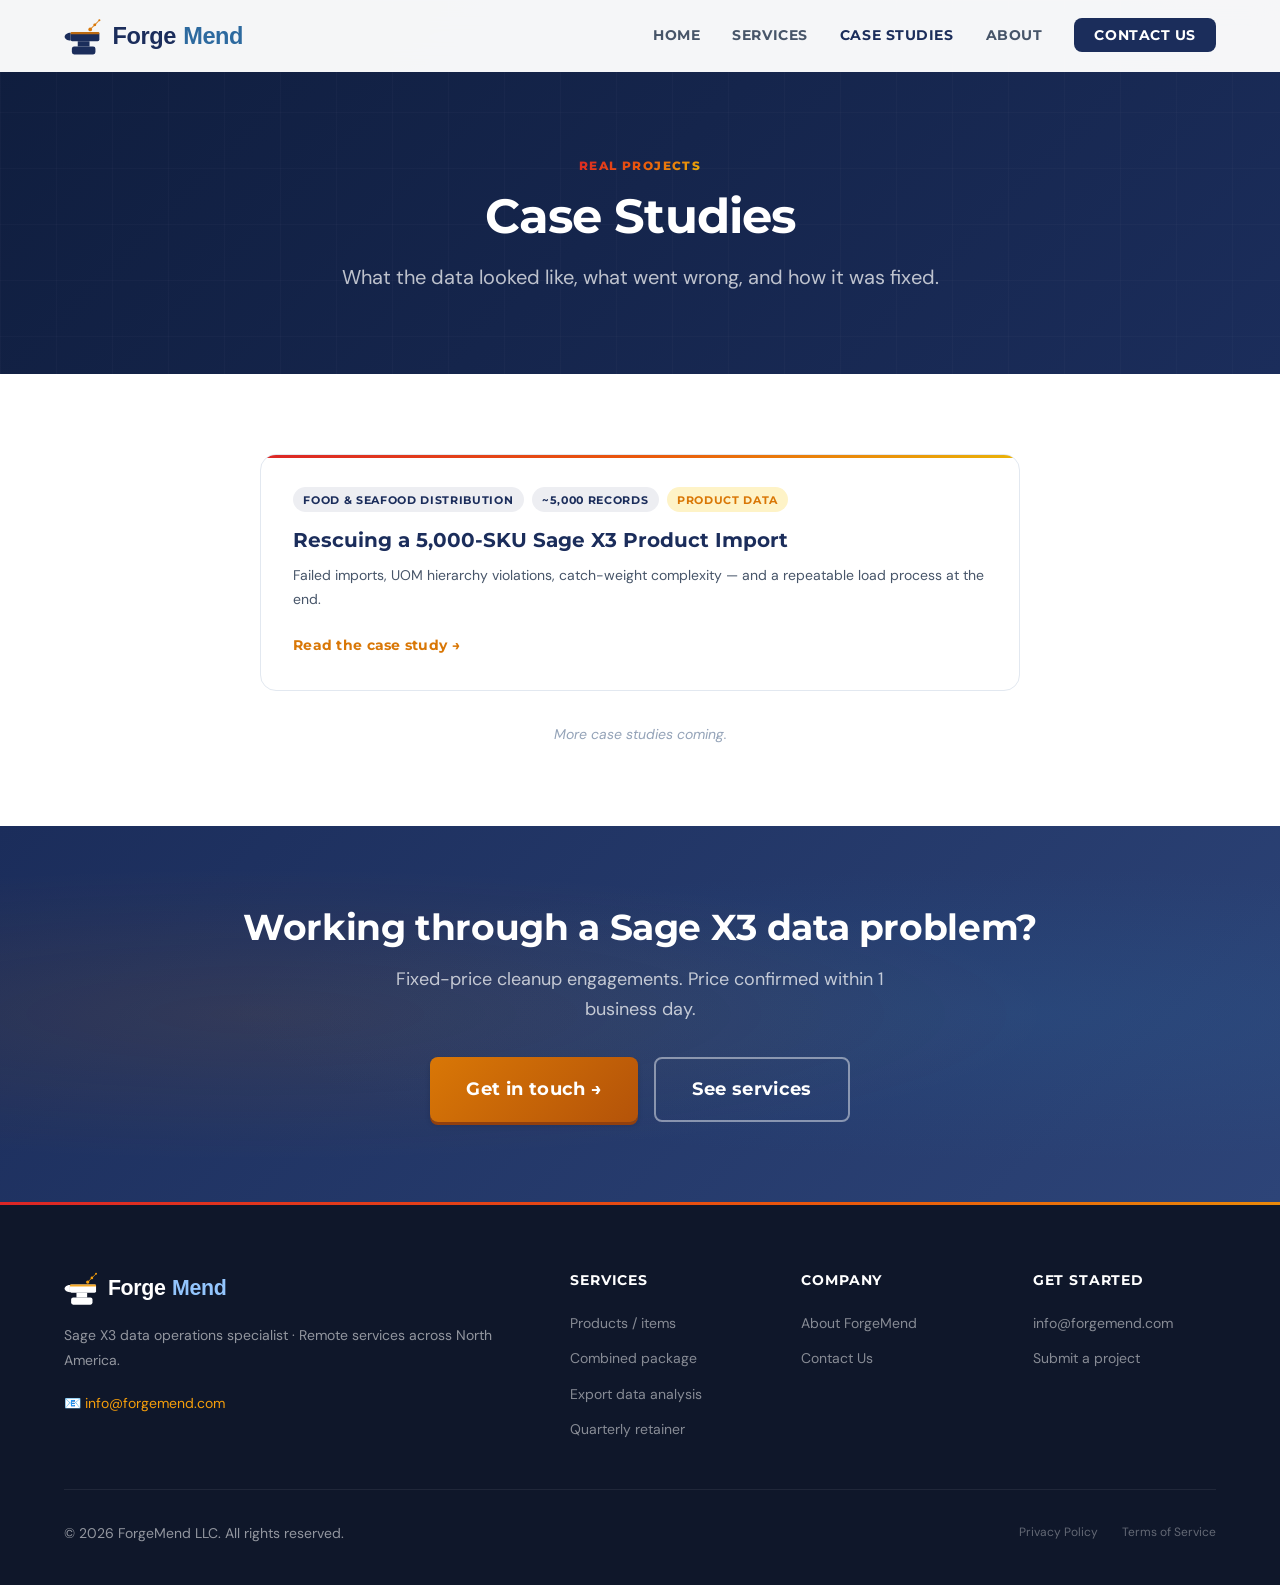
==== website/case-studies/index.html @ 8e572f08 "feat: add case studies section — Sage X3 food distributor product import - New case study page: case" ====
<!DOCTYPE html>
<html lang="en">
<head>
  <meta charset="UTF-8" />
  <meta name="viewport" content="width=device-width, initial-scale=1.0" />

  <!-- Primary SEO -->
  <title>Case Studies — Sage X3 Data Projects | ForgeMend</title>
  <meta name="description" content="Real Sage X3 data projects. What the source data looked like, what went wrong, and how it was fixed. Case studies from ForgeMend." />
  <link rel="canonical" href="https://forgemend.com/case-studies/" />

  <!-- Open Graph -->
  <meta property="og:type"        content="website" />
  <meta property="og:url"         content="https://forgemend.com/case-studies/" />
  <meta property="og:title"       content="Case Studies — Sage X3 Data Projects | ForgeMend" />
  <meta property="og:description" content="Real Sage X3 data projects. What the source data looked like, what went wrong, and how it was fixed." />

  <!-- Favicon -->
  <link rel="icon" type="image/svg+xml" href="../assets/logo/forgemend_icon_v2.svg" />

  <!-- Styles -->
  <link rel="stylesheet" href="../css/main.css" />
</head>
<body>

  <!-- ═══════════════════════════════════════════════════════════
       NAVIGATION
  ═══════════════════════════════════════════════════════════ -->
  <header>
    <nav class="nav" role="navigation" aria-label="Main navigation">
      <div class="nav-inner">
        <a href="../index.html" class="nav-logo" aria-label="ForgeMend home">
          <img src="../assets/logo/forgemend_logo_v2_dark.svg" alt="ForgeMend" class="nav-logo-img" />
        </a>

        <ul class="nav-links" role="list">
          <li><a href="../index.html"    class="nav-link">Home</a></li>
          <li><a href="../services.html" class="nav-link">Services</a></li>
          <li><a href="./"               class="nav-link active">Case Studies</a></li>
          <li><a href="../about.html"    class="nav-link">About</a></li>
          <li><a href="../contact.html"  class="nav-cta">Contact Us</a></li>
        </ul>

        <button class="nav-hamburger" aria-label="Toggle menu" aria-expanded="false" aria-controls="mobile-nav">
          <span></span><span></span><span></span>
        </button>
      </div>
    </nav>

    <nav class="nav-mobile" id="mobile-nav" role="navigation" aria-label="Mobile navigation">
      <a href="../index.html"    class="nav-link">Home</a>
      <a href="../services.html" class="nav-link">Services</a>
      <a href="./"               class="nav-link">Case Studies</a>
      <a href="../about.html"    class="nav-link">About</a>
      <a href="../contact.html"  class="nav-cta btn">Contact Us</a>
    </nav>
  </header>

  <main>

    <!-- ═══════════════════════════════════════════════════════════
         PAGE HEADER
    ═══════════════════════════════════════════════════════════ -->
    <section class="page-header" aria-label="Case studies">
      <div class="container">
        <div class="page-header-content">
          <span class="eyebrow">Real Projects</span>
          <h1>Case Studies</h1>
          <p>What the data looked like, what went wrong, and how it was fixed.</p>
        </div>
      </div>
    </section>

    <!-- ═══════════════════════════════════════════════════════════
         CASE STUDY LISTING
    ═══════════════════════════════════════════════════════════ -->
    <section class="section" aria-labelledby="cases-heading">
      <div class="container">
        <div style="max-width:760px; margin-inline:auto;">

          <a href="sage-x3-food-distributor-product-import/" class="cs-card fade-up" aria-label="Read case study: Rescuing a 5,000-SKU Sage X3 Product Import">
            <div class="cs-card-tags">
              <span class="tag tag-navy">Food &amp; seafood distribution</span>
              <span class="tag tag-navy">~5,000 records</span>
              <span class="tag tag-amber">Product data</span>
            </div>
            <h3>Rescuing a 5,000-SKU Sage X3 Product Import</h3>
            <p>Failed imports, UOM hierarchy violations, catch-weight complexity — and a repeatable load process at the end.</p>
            <span class="cs-card-link">Read the case study &rarr;</span>
          </a>

          <p class="cs-more-note">More case studies coming.</p>

        </div>
      </div>
    </section>

    <!-- ═══════════════════════════════════════════════════════════
         CTA BAND
    ═══════════════════════════════════════════════════════════ -->
    <section class="cta-band" aria-labelledby="cs-list-cta-heading">
      <div class="container">
        <div class="cta-band-inner">
          <h2 id="cs-list-cta-heading">Working through a Sage X3 data problem?</h2>
          <p>Fixed-price cleanup engagements. Price confirmed within 1 business day.</p>
          <div class="cta-band-actions">
            <a href="../contact.html" class="btn btn-primary btn-lg">Get in touch &rarr;</a>
            <a href="../services.html" class="btn btn-secondary btn-lg">See services</a>
          </div>
        </div>
      </div>
    </section>

  </main>

  <!-- ═══════════════════════════════════════════════════════════
       FOOTER
  ═══════════════════════════════════════════════════════════ -->
  <footer class="footer">
    <div class="container">
      <div class="footer-grid">
        <div class="footer-brand">
          <a href="../index.html" class="footer-logo" aria-label="ForgeMend home">
            <img src="../assets/logo/forgemend_logo_v2_white.svg" alt="ForgeMend" class="footer-logo-img" />
          </a>
          <p class="footer-tagline">Sage X3 data operations specialist · Remote services across North America.</p>
          <div class="footer-contact-links">
            <a href="mailto:info@forgemend.com" class="footer-contact-link">
              📧 info@forgemend.com
            </a>
          </div>
        </div>

        <div>
          <div class="footer-col-title">Services</div>
          <div class="footer-col-links">
            <a href="../services.html#products">Products / items</a>
            <a href="../services.html#combined">Combined package</a>
            <a href="../services.html#export-analysis">Export data analysis</a>
            <a href="../services.html#retainer">Quarterly retainer</a>
          </div>
        </div>

        <div>
          <div class="footer-col-title">Company</div>
          <div class="footer-col-links">
            <a href="../about.html">About ForgeMend</a>
            <a href="../contact.html">Contact Us</a>
          </div>
        </div>

        <div>
          <div class="footer-col-title">Get Started</div>
          <div class="footer-col-links">
            <a href="mailto:info@forgemend.com">info@forgemend.com</a>
            <a href="../contact.html">Submit a project</a>
          </div>
        </div>
      </div>

      <div class="footer-bottom">
        <span>&copy; 2026 ForgeMend LLC. All rights reserved.</span>
        <div class="footer-legal">
          <a href="../privacy.html">Privacy Policy</a>
          <a href="../terms.html">Terms of Service</a>
        </div>
      </div>
    </div>
  </footer>

  <script src="../js/main.js" defer></script>
</body>
</html>
---- website/css/main.css ----
/* ============================================================
   ForgeMend — Main Stylesheet
   version: 1.0
   Brand: Navy #1B2D5B | Steel Blue #2D6A9F | Amber #D97706
   Fonts: Montserrat (headings) | Inter (body)
   ============================================================ */

@import url('https://fonts.googleapis.com/css2?family=DM+Sans:ital,opsz,wght@0,9..40,300;0,9..40,400;0,9..40,500;0,9..40,600;0,9..40,700;1,9..40,400&family=DM+Mono:wght@400;500&family=Montserrat:wght@600;700;800;900&display=swap');

/* ──────────────────────────────────────────────────────────
   1. DESIGN TOKENS
   ────────────────────────────────────────────────────────── */

:root {
  /* Colors */
  --c-navy:        #1B2D5B;
  --c-navy-dark:   #0F1D3D;
  --c-navy-light:  #2D4478;
  --c-blue:        #2D6A9F;
  --c-blue-light:  #4A8FBF;
  --c-amber:       #D97706;
  --c-amber-light: #F59E0B;
  --c-amber-pale:  #FEF3C7;
  --c-white:       #FFFFFF;
  --c-off-white:   #F8FAFC;
  --c-gray-50:     #F8FAFC;
  --c-gray-100:    #F1F5F9;
  --c-gray-200:    #E2E8F0;
  --c-gray-400:    #94A3B8;
  --c-gray-600:    #475569;
  --c-gray-700:    #334155;
  --c-gray-800:    #1E293B;
  --c-gray-900:    #0F172A;
  --c-success:     #059669;
  --c-error:       #DC2626;

  /* Typography */
  --font-heading: 'Montserrat', 'Arial Black', sans-serif;
  --font-body:    'DM Sans', system-ui, sans-serif;
  --font-mono:    'DM Mono', 'Courier New', monospace;

  /* Fluid font sizes */
  --text-xs:   0.75rem;
  --text-sm:   0.875rem;
  --text-base: 1rem;
  --text-lg:   1.125rem;
  --text-xl:   1.25rem;
  --text-2xl:  1.5rem;
  --text-3xl:  1.875rem;
  --text-4xl:  2.25rem;
  --text-5xl:  3rem;

  /* Spacing */
  --s-1:  0.25rem;   --s-2:  0.5rem;   --s-3:  0.75rem;
  --s-4:  1rem;      --s-5:  1.25rem;  --s-6:  1.5rem;
  --s-8:  2rem;      --s-10: 2.5rem;   --s-12: 3rem;
  --s-16: 4rem;      --s-20: 5rem;     --s-24: 6rem;
  --s-32: 8rem;

  /* Layout */
  --max-w:         1200px;
  --px:            1.5rem;
  --nav-h:         72px;

  /* Radius */
  --r-sm:   4px;  --r-md:  8px;
  --r-lg:  12px;  --r-xl: 16px;
  --r-full: 9999px;

  /* Shadows */
  --sh-sm: 0 1px 3px rgba(0,0,0,.10), 0 1px 2px rgba(0,0,0,.06);
  --sh-md: 0 4px 6px rgba(0,0,0,.07), 0 2px 4px rgba(0,0,0,.06);
  --sh-lg: 0 10px 15px rgba(0,0,0,.10), 0 4px 6px rgba(0,0,0,.05);
  --sh-xl: 0 20px 25px rgba(0,0,0,.10), 0 10px 10px rgba(0,0,0,.04);

  /* Transitions */
  --t-fast: 150ms ease;
  --t-base: 250ms ease;

  /* Forge fire palette */
  --c-forge-red:      #DC2626;
  --c-forge-orange:   #EA580C;
  --c-forge-yellow:   #EAB308;
  --c-forge-gradient: linear-gradient(135deg, #DC2626 0%, #EA580C 50%, #EAB308 100%);
  --c-surface-dark:   #0F1929;
  --c-surface-card:   rgba(255,255,255,0.03);
  --glow-amber:       0 0 24px rgba(217,119,6,0.15);
}

/* ──────────────────────────────────────────────────────────
   2. RESET
   ────────────────────────────────────────────────────────── */

*, *::before, *::after { box-sizing: border-box; margin: 0; padding: 0; }

html {
  scroll-behavior: smooth;
  -webkit-text-size-adjust: 100%;
}

body {
  font-family: var(--font-body);
  font-size: var(--text-base);
  line-height: 1.65;
  color: var(--c-gray-800);
  background: var(--c-white);
  -webkit-font-smoothing: antialiased;
}

img, svg { display: block; max-width: 100%; }

a {
  color: var(--c-blue);
  text-decoration: none;
  transition: color var(--t-fast);
}
a:hover { color: var(--c-navy); }

ul, ol { list-style: none; }
button { cursor: pointer; border: none; background: none; font: inherit; }
input, textarea, select { font: inherit; border: none; outline: none; }

/* ──────────────────────────────────────────────────────────
   3. TYPOGRAPHY
   ────────────────────────────────────────────────────────── */

h1, h2, h3, h4, h5, h6 {
  font-family: var(--font-heading);
  font-weight: 700;
  line-height: 1.2;
  color: var(--c-navy);
}

h1 { font-size: clamp(var(--text-3xl), 5vw, var(--text-5xl)); letter-spacing: -.02em; }
h2 { font-size: clamp(var(--text-2xl), 3.5vw, var(--text-4xl)); letter-spacing: -.01em; }
h3 { font-size: clamp(var(--text-xl), 2.5vw, var(--text-2xl)); }
h4 { font-size: var(--text-xl); }

p { margin-bottom: var(--s-4); }
p:last-child { margin-bottom: 0; }

.eyebrow {
  display: inline-block;
  font-family: var(--font-heading);
  font-size: var(--text-xs);
  font-weight: 800;
  letter-spacing: .12em;
  text-transform: uppercase;
  color: var(--c-amber);
  background: var(--c-forge-gradient);
  -webkit-background-clip: text;
  -webkit-text-fill-color: transparent;
  background-clip: text;
  margin-bottom: var(--s-3);
}

.lead {
  font-size: var(--text-lg);
  line-height: 1.75;
  color: var(--c-gray-600);
}

/* ──────────────────────────────────────────────────────────
   4. LAYOUT PRIMITIVES
   ────────────────────────────────────────────────────────── */

.container {
  max-width: var(--max-w);
  margin-inline: auto;
  padding-inline: var(--px);
}

.section         { padding-block: var(--s-20); }
.section--lg     { padding-block: var(--s-32); }
.section--gray   { background: var(--c-gray-50); }
.section--navy   { background: var(--c-navy); }
.section--navy h2, .section--navy h3 { color: var(--c-white); }

.section-header {
  text-align: center;
  max-width: 680px;
  margin-inline: auto;
  margin-bottom: var(--s-16);
}

.section-header h2 { margin-bottom: var(--s-4); }

.section-header p {
  font-size: var(--text-lg);
  color: var(--c-gray-600);
  line-height: 1.75;
  margin: 0;
}

.divider {
  width: 52px; height: 4px;
  background: linear-gradient(90deg, var(--c-amber), var(--c-amber-light));
  border-radius: 2px;
  margin: var(--s-4) auto var(--s-5);
}
.divider--left { margin-left: 0; }

.grid-2 { display: grid; grid-template-columns: repeat(auto-fit, minmax(300px, 1fr)); gap: var(--s-8); }
.grid-3 { display: grid; grid-template-columns: repeat(auto-fit, minmax(260px, 1fr)); gap: var(--s-8); }
.grid-4 { display: grid; grid-template-columns: repeat(auto-fit, minmax(220px, 1fr)); gap: var(--s-6); }

/* ──────────────────────────────────────────────────────────
   5. BUTTONS
   ────────────────────────────────────────────────────────── */

.btn {
  display: inline-flex;
  align-items: center;
  gap: var(--s-2);
  padding: .75rem 1.75rem;
  border-radius: var(--r-md);
  font-family: var(--font-heading);
  font-weight: 700;
  font-size: var(--text-base);
  letter-spacing: .02em;
  transition: all var(--t-base);
  white-space: nowrap;
}

.btn-primary {
  background: linear-gradient(135deg, #D97706, #B45309);
  color: var(--c-white);
  box-shadow: 0 3px 0 #92400e, var(--sh-md);
  position: relative;
  overflow: hidden;
}

.btn-primary::after {
  content: '';
  position: absolute;
  top: 0; left: -100%;
  width: 100%; height: 100%;
  background: linear-gradient(90deg, transparent, rgba(255,255,255,.15), transparent);
  transition: left 0.4s ease;
}

.btn-primary:hover {
  background: linear-gradient(135deg, #F59E0B, #D97706);
  color: var(--c-white);
  transform: translateY(-2px);
  box-shadow: 0 8px 24px rgba(217,119,6,.35), 0 3px 0 #92400e;
}

.btn-primary:hover::after {
  left: 100%;
}

.btn-secondary {
  background: transparent;
  color: var(--c-white);
  border: 2px solid rgba(255,255,255,.45);
}
.btn-secondary:hover {
  background: rgba(255,255,255,.1);
  color: var(--c-white);
  border-color: var(--c-white);
}

.btn-outline {
  background: transparent;
  color: var(--c-navy);
  border: 2px solid var(--c-navy);
}
.btn-outline:hover {
  background: var(--c-navy);
  color: var(--c-white);
}

.btn-lg { padding: 1rem 2.25rem; font-size: var(--text-lg); }

/* ──────────────────────────────────────────────────────────
   6. NAVIGATION
   ────────────────────────────────────────────────────────── */

.nav {
  position: fixed;
  inset: 0 0 auto;
  z-index: 100;
  height: var(--nav-h);
  background: rgba(255,255,255,.96);
  backdrop-filter: blur(14px);
  -webkit-backdrop-filter: blur(14px);
  border-bottom: 1px solid transparent;
  transition: border-color var(--t-base), box-shadow var(--t-base);
}

.nav.scrolled {
  border-color: var(--c-gray-200);
  box-shadow: var(--sh-sm);
}

.nav-inner {
  display: flex;
  align-items: center;
  justify-content: space-between;
  height: 100%;
  max-width: var(--max-w);
  margin-inline: auto;
  padding-inline: var(--px);
}

/* Logo */
.nav-logo {
  display: flex;
  align-items: center;
  gap: var(--s-3);
  text-decoration: none;
}

.nav-logo-img {
  height: 42px;
  width: auto;
  display: block;
  flex-shrink: 0;
  max-width: none;
}

/* Legacy selectors kept for fallback */
.nav-logo-icon { width: 38px; height: 38px; flex-shrink: 0; }
.nav-logo-text {
  font-family: var(--font-heading);
  font-size: 1.25rem;
  font-weight: 900;
  color: var(--c-navy);
  letter-spacing: -.02em;
}
.nav-logo-text .accent { color: var(--c-amber); }

.footer-logo-img {
  height: 38px;
  width: auto;
  display: block;
}

/* Links */
.nav-links {
  display: flex;
  align-items: center;
  gap: var(--s-8);
}

.nav-link {
  font-family: var(--font-heading);
  font-size: var(--text-sm);
  font-weight: 700;
  letter-spacing: .04em;
  text-transform: uppercase;
  color: var(--c-gray-600);
  transition: color var(--t-fast);
}
.nav-link:hover, .nav-link.active { color: var(--c-navy); }

.nav-cta {
  background: var(--c-navy);
  color: var(--c-white) !important;
  padding: .5rem 1.25rem;
  border-radius: var(--r-md);
  font-family: var(--font-heading);
  font-size: var(--text-sm);
  font-weight: 700;
  letter-spacing: .04em;
  text-transform: uppercase;
  transition: background var(--t-fast) !important;
}
.nav-cta:hover { background: var(--c-navy-dark) !important; color: var(--c-white) !important; }

/* Hamburger */
.nav-hamburger {
  display: none;
  flex-direction: column;
  justify-content: center;
  gap: 5px;
  width: 38px; height: 38px;
  padding: var(--s-1);
}
.nav-hamburger span {
  display: block;
  height: 2px;
  background: var(--c-navy);
  border-radius: 2px;
  transition: all var(--t-base);
}
.nav-hamburger.open span:nth-child(1) { transform: translateY(7px) rotate(45deg); }
.nav-hamburger.open span:nth-child(2) { opacity: 0; }
.nav-hamburger.open span:nth-child(3) { transform: translateY(-7px) rotate(-45deg); }

/* Mobile menu */
.nav-mobile {
  display: none;
  position: fixed;
  top: var(--nav-h);
  left: 0; right: 0;
  background: var(--c-white);
  border-bottom: 1px solid var(--c-gray-200);
  padding: var(--s-6);
  flex-direction: column;
  gap: var(--s-2);
  box-shadow: var(--sh-lg);
  z-index: 99;
}
.nav-mobile.open { display: flex; }
.nav-mobile .nav-link {
  padding: var(--s-3) 0;
  border-bottom: 1px solid var(--c-gray-100);
  font-size: var(--text-base);
  text-transform: none;
  letter-spacing: normal;
}
.nav-mobile .nav-cta {
  margin-top: var(--s-2);
  text-align: center;
  padding: .75rem 1.25rem;
}

/* ──────────────────────────────────────────────────────────
   7. HERO
   ────────────────────────────────────────────────────────── */

.hero {
  position: relative;
  min-height: 100vh;
  display: flex;
  align-items: center;
  padding-top: var(--nav-h);
  background: linear-gradient(135deg, var(--c-navy-dark) 0%, var(--c-navy) 55%, #274080 100%);
  overflow: hidden;
}

/* Radial light glows */
.hero::before {
  content: '';
  position: absolute; inset: 0;
  background:
    radial-gradient(ellipse at 15% 60%, rgba(45,106,159,.35) 0%, transparent 55%),
    radial-gradient(ellipse at 85% 20%, rgba(217,119,6,.18) 0%, transparent 45%),
    radial-gradient(ellipse at 60% 85%, rgba(45,106,159,.2) 0%, transparent 40%);
  pointer-events: none;
}

/* Subtle amber-tinted grid overlay */
.hero::after {
  content: '';
  position: absolute; inset: 0;
  background-image:
    linear-gradient(rgba(217,119,6,.05) 1px, transparent 1px),
    linear-gradient(90deg, rgba(217,119,6,.05) 1px, transparent 1px);
  background-size: 60px 60px;
  pointer-events: none;
}

.hero-inner {
  position: relative;
  z-index: 1;
  width: 100%;
  max-width: var(--max-w);
  margin-inline: auto;
  padding-inline: var(--px);
  padding-block: var(--s-24);
  display: grid;
  grid-template-columns: 1fr 1fr;
  gap: var(--s-16);
  align-items: center;
}

.hero-badge {
  display: inline-flex;
  align-items: center;
  gap: var(--s-2);
  background: rgba(217,119,6,.15);
  border: 1px solid rgba(217,119,6,.35);
  color: var(--c-amber-light);
  font-family: var(--font-heading);
  font-size: var(--text-xs);
  font-weight: 800;
  letter-spacing: .1em;
  text-transform: uppercase;
  padding: var(--s-2) var(--s-4);
  border-radius: var(--r-full);
  margin-bottom: var(--s-6);
}

.hero-badge::before {
  content: '';
  width: 6px; height: 6px;
  background: var(--c-amber);
  border-radius: 50%;
  animation: pulse 2s ease-in-out infinite;
}

@keyframes pulse {
  0%, 100% { opacity: 1; transform: scale(1); }
  50%       { opacity: 0.5; transform: scale(0.8); }
}

.hero h1 {
  color: var(--c-white);
  margin-bottom: var(--s-5);
}

.hero h1 em {
  font-style: normal;
  color: var(--c-amber-light);
}

.hero-sub {
  font-size: var(--text-xl);
  color: rgba(255,255,255,.72);
  line-height: 1.75;
  margin-bottom: var(--s-10);
}

.hero-actions {
  display: flex;
  gap: var(--s-4);
  flex-wrap: wrap;
}

.hero-stats {
  display: flex;
  gap: var(--s-10);
  margin-top: var(--s-12);
  padding-top: var(--s-12);
  border-top: 1px solid rgba(255,255,255,.1);
  flex-wrap: wrap;
}

.hero-stat-value {
  font-family: var(--font-heading);
  font-size: var(--text-3xl);
  font-weight: 900;
  color: var(--c-amber-light);
  line-height: 1;
}

.hero-stat-label {
  font-size: var(--text-sm);
  color: rgba(255,255,255,.55);
  margin-top: var(--s-1);
}

/* Hero visual — mock terminal cards */
.hero-visual {
  display: flex;
  flex-direction: column;
  gap: var(--s-4);
}

.term-card {
  background: rgba(255,255,255,.055);
  border: 1px solid rgba(217,119,6,.2);
  border-radius: var(--r-xl);
  overflow: hidden;
  backdrop-filter: blur(4px);
  box-shadow: 0 0 0 1px rgba(217,119,6,.05),
              0 20px 40px rgba(0,0,0,.3);
}

.term-card-header {
  background: rgba(217,119,6,.08);
  border-bottom: 1px solid rgba(217,119,6,.15);
  padding: .6rem var(--s-5);
  display: flex;
  align-items: center;
  gap: var(--s-2);
  font-family: var(--font-heading);
  font-size: var(--text-xs);
  font-weight: 700;
  letter-spacing: .1em;
  text-transform: uppercase;
  color: rgba(255,255,255,.5);
}

.term-card-header .dot {
  width: 8px; height: 8px;
  background: var(--c-forge-orange);
  border-radius: 50%;
  box-shadow: 0 0 6px var(--c-forge-orange);
}

.term-card-body {
  padding: var(--s-5);
  font-family: var(--font-mono);
  font-size: .8125rem;
  line-height: 1.9;
  color: #a8b3c3;
}

.term-card-body .ok   { color: #4ade80; }
.term-card-body .warn { color: #fbbf24; }
.term-card-body .info { color: #60a5fa; }
.term-card-body .dim  { color: rgba(255,255,255,.3); }

/* ──────────────────────────────────────────────────────────
   8. TRUST BAR
   ────────────────────────────────────────────────────────── */

.trust-bar {
  background: var(--c-gray-100);
  border-bottom: 1px solid var(--c-gray-200);
  padding: var(--s-5) 0;
}

.trust-bar-inner {
  display: flex;
  align-items: center;
  justify-content: center;
  gap: var(--s-10);
  flex-wrap: wrap;
}

.trust-item {
  display: flex;
  align-items: center;
  gap: var(--s-2);
  font-family: var(--font-heading);
  font-size: var(--text-sm);
  font-weight: 500;
  color: var(--c-gray-600);
}

.trust-item svg { color: var(--c-amber); flex-shrink: 0; }

/* ──────────────────────────────────────────────────────────
   9. SERVICE CARDS
   ────────────────────────────────────────────────────────── */

.svc-card {
  background: var(--c-white);
  border: 1px solid var(--c-gray-200);
  border-radius: var(--r-xl);
  padding: var(--s-8);
  position: relative;
  overflow: hidden;
  transition: transform var(--t-base), box-shadow var(--t-base), border-color var(--t-base);
}

.svc-card::before {
  content: '';
  position: absolute;
  top: 0; left: 0; right: 0;
  height: 3px;
  background: var(--c-forge-gradient);
  opacity: 0;
  transition: opacity var(--t-base);
}

.svc-card:hover {
  transform: translateY(-4px);
  box-shadow: 0 12px 40px rgba(0,0,0,.12), var(--glow-amber);
  border-color: var(--c-gray-300);
}

.svc-card:hover::before {
  opacity: 1;
}

.svc-icon {
  width: 52px; height: 52px;
  border-radius: var(--r-lg);
  background: var(--c-amber-pale);
  display: flex;
  align-items: center;
  justify-content: center;
  margin-bottom: var(--s-5);
  font-size: 22px;
  color: var(--c-amber);
}

.svc-card h3 { font-size: var(--text-xl); margin-bottom: var(--s-3); }
.svc-card p  { color: var(--c-gray-600); font-size: .9375rem; line-height: 1.7; margin-bottom: var(--s-5); }

.svc-tags {
  display: flex;
  flex-wrap: wrap;
  gap: var(--s-2);
}

.tag {
  display: inline-block;
  padding: .2rem .65rem;
  border-radius: var(--r-full);
  font-family: var(--font-heading);
  font-size: .6875rem;
  font-weight: 700;
  letter-spacing: .06em;
  text-transform: uppercase;
}

.tag-amber { background: var(--c-amber-pale); color: var(--c-amber); }
.tag-navy  { background: rgba(27,45,91,.08); color: var(--c-navy); }
.tag-blue  { background: rgba(45,106,159,.08); color: var(--c-blue); }

/* Featured card (F&B / navy) */
.svc-card--featured {
  background: linear-gradient(140deg, var(--c-navy) 0%, var(--c-navy-light) 100%);
  border-color: transparent;
}

.svc-card--featured .svc-icon {
  background: rgba(217,119,6,.18);
  color: var(--c-amber-light);
}

.svc-card--featured h3 { color: var(--c-white); }
.svc-card--featured p  { color: rgba(255,255,255,.7); }
.svc-card--featured .svc-check { color: var(--c-amber-light); }

.svc-check-list {
  display: flex;
  flex-direction: column;
  gap: var(--s-2);
  margin-top: var(--s-4);
}

.svc-check-item {
  display: flex;
  align-items: flex-start;
  gap: var(--s-2);
  font-size: var(--text-sm);
  color: var(--c-gray-600);
}

.svc-check-item::before {
  content: '✓';
  color: var(--c-amber);
  font-weight: 800;
  flex-shrink: 0;
  line-height: 1.65;
}

.svc-card--featured .svc-check-item { color: rgba(255,255,255,.72); }
.svc-card--featured .svc-check-item::before { color: var(--c-amber-light); }

/* Outlined / secondary card (custom pipelines) */
.svc-card--outline {
  background: var(--c-gray-50);
  border: 2px dashed var(--c-gray-300);
}
.svc-card--outline:hover {
  border-color: var(--c-gray-400);
  background: var(--c-white);
  transform: translateY(-2px);
  box-shadow: var(--sh-md);
}
.svc-card--outline h3 { font-size: var(--text-lg); }

/* Pricing display */
.svc-price {
  font-family: var(--font-heading);
  font-size: var(--text-2xl);
  font-weight: 900;
  color: var(--c-navy);
  margin-bottom: var(--s-1);
}
.svc-price-note {
  font-size: var(--text-sm);
  color: var(--c-gray-400);
  margin-bottom: var(--s-5);
}

/* "Most popular" badge */
.svc-badge {
  display: inline-flex;
  align-items: center;
  background: var(--c-amber);
  color: var(--c-white);
  font-family: var(--font-heading);
  font-size: .6875rem;
  font-weight: 800;
  letter-spacing: .08em;
  text-transform: uppercase;
  padding: var(--s-1) var(--s-3);
  border-radius: var(--r-full);
  margin-bottom: var(--s-4);
}

/* Module tags */
.svc-modules {
  display: flex;
  flex-wrap: wrap;
  gap: var(--s-2);
  margin: var(--s-3) 0 var(--s-5);
}

/* ──────────────────────────────────────────────────────────
   10. F&B SPOTLIGHT
   ────────────────────────────────────────────────────────── */

.fnb {
  background: linear-gradient(135deg, var(--c-navy-dark) 0%, var(--c-navy) 100%);
  padding: var(--s-24) 0;
  position: relative;
  overflow: hidden;
}

.fnb::before {
  content: '';
  position: absolute; inset: 0;
  background:
    radial-gradient(ellipse at 85% 50%, rgba(217,119,6,.12) 0%, transparent 55%),
    radial-gradient(ellipse at 15% 80%, rgba(45,106,159,.15) 0%, transparent 50%);
  pointer-events: none;
}

.fnb-inner {
  position: relative; z-index: 1;
  display: grid;
  grid-template-columns: 1fr 1fr;
  gap: var(--s-16);
  align-items: center;
}

.fnb-label {
  display: inline-flex;
  align-items: center;
  gap: var(--s-2);
  background: rgba(217,119,6,.15);
  border: 1px solid rgba(217,119,6,.3);
  color: var(--c-amber-light);
  font-family: var(--font-heading);
  font-size: var(--text-xs);
  font-weight: 800;
  letter-spacing: .1em;
  text-transform: uppercase;
  padding: var(--s-2) var(--s-4);
  border-radius: var(--r-full);
  margin-bottom: var(--s-5);
}

.fnb h2 { color: var(--c-white); margin-bottom: var(--s-5); }

.fnb .lead { color: rgba(255,255,255,.72); margin-bottom: var(--s-8); }

.fnb-grid {
  display: grid;
  grid-template-columns: 1fr 1fr;
  gap: var(--s-4);
}

.fnb-cap {
  background: rgba(255,255,255,.055);
  border: 1px solid rgba(255,255,255,.08);
  border-radius: var(--r-lg);
  padding: var(--s-5);
}

.fnb-cap-icon { font-size: 22px; margin-bottom: var(--s-3); }

.fnb-cap h4 {
  font-size: var(--text-sm);
  font-weight: 700;
  color: var(--c-white);
  margin-bottom: var(--s-2);
}

.fnb-cap p {
  font-size: .8125rem;
  color: rgba(255,255,255,.55);
  line-height: 1.6;
  margin: 0;
}

/* ──────────────────────────────────────────────────────────
   11. PROCESS STEPS
   ────────────────────────────────────────────────────────── */

.steps {
  display: grid;
  grid-template-columns: repeat(auto-fit, minmax(200px, 1fr));
  gap: var(--s-8);
  counter-reset: step;
}

.step { text-align: center; }

.step-num {
  width: 60px; height: 60px;
  border-radius: 50%;
  background: var(--c-forge-gradient);
  color: var(--c-white);
  font-family: var(--font-heading);
  font-size: var(--text-2xl);
  font-weight: 900;
  display: flex;
  align-items: center;
  justify-content: center;
  margin: 0 auto var(--s-5);
  box-shadow: 0 4px 12px rgba(217,119,6,.3);
}

.step h3 { font-size: var(--text-lg); margin-bottom: var(--s-2); }
.step p   { font-size: var(--text-sm); color: var(--c-gray-600); margin: 0; }

/* ──────────────────────────────────────────────────────────
   12. CTA BANNER
   ────────────────────────────────────────────────────────── */

.cta-band {
  background: linear-gradient(135deg, var(--c-navy) 0%, var(--c-navy-light) 100%);
  padding: var(--s-20) 0;
  text-align: center;
  position: relative;
  overflow: hidden;
}

.cta-band::before {
  content: '';
  position: absolute; inset: 0;
  background:
    radial-gradient(ellipse at 20% 50%, rgba(217,119,6,.1) 0%, transparent 55%),
    radial-gradient(ellipse at 80% 50%, rgba(45,106,159,.2) 0%, transparent 55%);
  pointer-events: none;
}

.cta-band-inner { position: relative; z-index: 1; }

.cta-band h2 { color: var(--c-white); margin-bottom: var(--s-4); }
.cta-band p  { font-size: var(--text-lg); color: rgba(255,255,255,.72); max-width: 540px; margin: 0 auto var(--s-8); }

.cta-band-actions {
  display: flex;
  justify-content: center;
  gap: var(--s-4);
  flex-wrap: wrap;
}

/* ──────────────────────────────────────────────────────────
   13. PAGE HEADER (interior pages)
   ────────────────────────────────────────────────────────── */

.page-header {
  padding-top: calc(var(--nav-h) + var(--s-20));
  padding-bottom: var(--s-20);
  background: linear-gradient(135deg, var(--c-navy-dark) 0%, var(--c-navy) 100%);
  text-align: center;
  position: relative;
  overflow: hidden;
}

.page-header::after {
  content: '';
  position: absolute; inset: 0;
  background-image:
    linear-gradient(rgba(255,255,255,.02) 1px, transparent 1px),
    linear-gradient(90deg, rgba(255,255,255,.02) 1px, transparent 1px);
  background-size: 56px 56px;
}

.page-header-content { position: relative; z-index: 1; }

.page-header h1 { color: var(--c-white); margin-bottom: var(--s-4); }
.page-header p  { font-size: var(--text-xl); color: rgba(255,255,255,.72); max-width: 600px; margin: 0 auto; }

/* ──────────────────────────────────────────────────────────
   14. SERVICE DETAIL (services page)
   ────────────────────────────────────────────────────────── */

.svc-detail {
  display: grid;
  grid-template-columns: 1fr 1fr;
  gap: var(--s-16);
  align-items: center;
  padding-block: var(--s-20);
  border-bottom: 1px solid var(--c-gray-100);
}
.svc-detail:last-of-type { border-bottom: none; }

.svc-detail.reverse .svc-visual { order: -1; }

.svc-big-num {
  font-family: var(--font-heading);
  font-size: 6rem;
  font-weight: 900;
  color: var(--c-gray-100);
  line-height: 1;
  margin-bottom: calc(-1 * var(--s-4));
  user-select: none;
}

.svc-detail h2 { margin-bottom: var(--s-4); }
.svc-detail .lead { margin-bottom: var(--s-6); }

.svc-feature-list {
  display: flex;
  flex-direction: column;
  gap: var(--s-3);
}

.svc-feature {
  display: flex;
  gap: var(--s-3);
  align-items: flex-start;
}

.svc-feature-dot {
  width: 22px; height: 22px;
  background: var(--c-amber-pale);
  color: var(--c-amber);
  border-radius: 50%;
  display: flex;
  align-items: center;
  justify-content: center;
  font-size: .7rem;
  font-weight: 800;
  flex-shrink: 0;
  margin-top: .15rem;
}

.svc-feature p { font-size: .9375rem; color: var(--c-gray-700); margin: 0; }

/* Visual code block */
.code-box {
  border-radius: var(--r-xl);
  overflow: hidden;
  border: 1px solid var(--c-gray-200);
  box-shadow: var(--sh-lg);
}

.code-box-header {
  background: var(--c-navy);
  padding: .7rem var(--s-5);
  display: flex;
  align-items: center;
  gap: var(--s-2);
  font-family: var(--font-heading);
  font-size: var(--text-xs);
  font-weight: 700;
  letter-spacing: .1em;
  text-transform: uppercase;
  color: rgba(255,255,255,.5);
}

.code-box-header .dot { width: 8px; height: 8px; background: var(--c-amber); border-radius: 50%; }

.code-box-body {
  background: #0d1b2e;
  padding: var(--s-6);
  font-family: var(--font-mono);
  font-size: .8125rem;
  line-height: 1.9;
  color: #8899aa;
}

.code-box-body .g { color: #4ade80; }
.code-box-body .y { color: #fbbf24; }
.code-box-body .b { color: #60a5fa; }
.code-box-body .r { color: #f87171; }
.code-box-body .w { color: #e2e8f0; }
.code-box-body .d { color: rgba(255,255,255,.25); }

/* ──────────────────────────────────────────────────────────
   15. ABOUT PAGE
   ────────────────────────────────────────────────────────── */

.about-intro {
  display: grid;
  grid-template-columns: 3fr 2fr;
  gap: var(--s-16);
  align-items: start;
}

.about-intro .lead { font-size: var(--text-xl); color: var(--c-gray-700); margin-bottom: var(--s-6); }

.values-list {
  display: flex;
  flex-direction: column;
  gap: var(--s-6);
}

.value-item {
  display: flex;
  gap: var(--s-4);
  align-items: flex-start;
}

.value-icon {
  width: 46px; height: 46px;
  background: var(--c-amber-pale);
  border-radius: var(--r-lg);
  display: flex;
  align-items: center;
  justify-content: center;
  font-size: 20px;
  flex-shrink: 0;
}

.value-item h4 { font-size: var(--text-base); margin-bottom: var(--s-1); }
.value-item p  { font-size: var(--text-sm); color: var(--c-gray-600); margin: 0; line-height: 1.6; }

/* Expertise tiles */
.expertise-grid {
  display: grid;
  grid-template-columns: repeat(auto-fit, minmax(240px, 1fr));
  gap: var(--s-5);
}

.exp-tile {
  background: var(--c-white);
  border: 1px solid var(--c-gray-200);
  border-radius: var(--r-xl);
  padding: var(--s-6);
}

.exp-tile-icon { font-size: 28px; margin-bottom: var(--s-3); }
.exp-tile h4   { font-size: var(--text-base); margin-bottom: var(--s-2); }
.exp-tile p    { font-size: var(--text-sm); color: var(--c-gray-600); margin: 0; line-height: 1.6; }

/* ──────────────────────────────────────────────────────────
   16. CONTACT PAGE
   ────────────────────────────────────────────────────────── */

.contact-layout {
  display: grid;
  grid-template-columns: 2fr 3fr;
  gap: var(--s-12);
  align-items: start;
}

.contact-detail-list {
  display: flex;
  flex-direction: column;
  gap: var(--s-6);
  margin-top: var(--s-8);
}

.contact-detail {
  display: flex;
  gap: var(--s-4);
  align-items: flex-start;
}

.contact-icon {
  width: 46px; height: 46px;
  background: var(--c-navy);
  color: var(--c-white);
  border-radius: var(--r-lg);
  display: flex;
  align-items: center;
  justify-content: center;
  font-size: 18px;
  flex-shrink: 0;
}

.contact-detail-label {
  font-family: var(--font-heading);
  font-size: var(--text-xs);
  font-weight: 700;
  letter-spacing: .08em;
  text-transform: uppercase;
  color: var(--c-gray-400);
  margin-bottom: var(--s-1);
}

.contact-detail-value { font-size: var(--text-base); font-weight: 500; color: var(--c-gray-800); }
.contact-detail-value a { color: var(--c-navy); }
.contact-detail-value a:hover { color: var(--c-amber); }

/* Form */
.contact-form-wrap {
  background: var(--c-white);
  border: 1px solid var(--c-gray-200);
  border-radius: var(--r-xl);
  padding: var(--s-10);
  box-shadow: var(--sh-xl);
}

.form-group { margin-bottom: var(--s-5); }

.form-row {
  display: grid;
  grid-template-columns: 1fr 1fr;
  gap: var(--s-5);
}

.form-label {
  display: block;
  font-family: var(--font-heading);
  font-size: var(--text-sm);
  font-weight: 700;
  color: var(--c-gray-700);
  margin-bottom: var(--s-2);
  letter-spacing: .02em;
}
.form-label .req { color: var(--c-amber); }

.form-input, .form-textarea, .form-select {
  width: 100%;
  padding: .75rem 1rem;
  border: 2px solid var(--c-gray-200);
  border-radius: var(--r-md);
  font-size: var(--text-base);
  color: var(--c-gray-800);
  background: var(--c-white);
  transition: border-color var(--t-fast), box-shadow var(--t-fast);
}
.form-input:focus, .form-textarea:focus, .form-select:focus {
  border-color: var(--c-blue);
  box-shadow: 0 0 0 3px rgba(45,106,159,.12);
}

.form-textarea { resize: vertical; min-height: 140px; }

.form-submit { width: 100%; }

.form-sub {
  text-align: center;
  font-size: var(--text-sm);
  color: var(--c-gray-400);
  margin-top: var(--s-3);
  margin-bottom: 0;
}

#form-success {
  display: none;
  background: #f0fdf4;
  border: 1px solid #bbf7d0;
  border-radius: var(--r-lg);
  padding: var(--s-8);
  text-align: center;
}

#form-success h3 { color: var(--c-success); margin-bottom: var(--s-2); }
#form-success p  { color: var(--c-gray-600); margin: 0; }

.form-hint {
  font-size: 12px;
  color: var(--c-gray-500);
  margin: 0 0 8px;
  line-height: 1.5;
}

.form-checkbox-group,
.form-radio-group {
  display: flex;
  flex-direction: column;
  gap: 8px;
}

.form-checkbox-item,
.form-radio-item {
  display: flex;
  align-items: flex-start;
  gap: 10px;
  padding: 10px 14px;
  border: 0.5px solid var(--c-gray-200);
  border-radius: var(--r-lg);
  cursor: pointer;
  font-size: 14px;
  color: var(--c-gray-700);
  line-height: 1.5;
  transition: border-color 0.15s, background 0.15s;
}

.form-checkbox-item:hover,
.form-radio-item:hover {
  border-color: var(--c-gray-400);
  background: var(--c-gray-50);
}

.form-checkbox-item input,
.form-radio-item input {
  margin-top: 2px;
  flex-shrink: 0;
  accent-color: var(--c-amber);
}

.form-checkbox-item input[type="file"] {
  padding: 0;
  border: none;
  background: none;
}

/* ──────────────────────────────────────────────────────────
   17. FOOTER
   ────────────────────────────────────────────────────────── */

.footer {
  background: var(--c-gray-900);
  color: rgba(255,255,255,.55);
  padding-top: var(--s-16);
  padding-bottom: var(--s-10);
  border-top: 3px solid;
  border-image: linear-gradient(135deg, #DC2626 0%, #EA580C 50%, #EAB308 100%) 1;
}

.footer-grid {
  display: grid;
  grid-template-columns: 2.5fr 1fr 1fr 1fr;
  gap: var(--s-12);
  margin-bottom: var(--s-12);
}

.footer-logo {
  display: flex;
  align-items: center;
  gap: var(--s-3);
  text-decoration: none;
  margin-bottom: var(--s-4);
}

.footer-logo-text {
  font-family: var(--font-heading);
  font-size: var(--text-xl);
  font-weight: 900;
  color: var(--c-white);
  letter-spacing: -.02em;
}
.footer-logo-text .accent { color: var(--c-amber); }

.footer-tagline {
  font-size: var(--text-sm);
  line-height: 1.75;
  margin-bottom: var(--s-5);
}

.footer-contact-links { display: flex; flex-direction: column; gap: var(--s-2); }

.footer-contact-link {
  display: flex;
  align-items: center;
  gap: var(--s-2);
  font-size: var(--text-sm);
  color: var(--c-amber-light);
}
.footer-contact-link:hover { color: var(--c-amber); }

.footer-col-title {
  font-family: var(--font-heading);
  font-size: var(--text-sm);
  font-weight: 700;
  letter-spacing: .06em;
  text-transform: uppercase;
  color: var(--c-white);
  margin-bottom: var(--s-5);
}

.footer-col-links {
  display: flex;
  flex-direction: column;
  gap: var(--s-3);
}

.footer-col-links a {
  font-size: var(--text-sm);
  color: rgba(255,255,255,.5);
  transition: color var(--t-fast);
}
.footer-col-links a:hover { color: var(--c-white); }

.footer-bottom {
  border-top: 1px solid rgba(255,255,255,.07);
  padding-top: var(--s-8);
  display: flex;
  justify-content: space-between;
  align-items: center;
  flex-wrap: wrap;
  gap: var(--s-4);
  font-size: var(--text-sm);
}

.footer-legal { display: flex; gap: var(--s-6); }
.footer-legal a { font-size: var(--text-xs); color: rgba(255,255,255,.35); }
.footer-legal a:hover { color: rgba(255,255,255,.65); }

/* ──────────────────────────────────────────────────────────
   18. SCROLL ANIMATIONS
   ────────────────────────────────────────────────────────── */

.fade-up {
  opacity: 0;
  transform: translateY(22px);
  transition: opacity .55s ease, transform .55s ease;
}

.fade-up.visible { opacity: 1; transform: translateY(0); }
.fade-up:nth-child(2) { transition-delay: .08s; }
.fade-up:nth-child(3) { transition-delay: .16s; }
.fade-up:nth-child(4) { transition-delay: .24s; }
.fade-up:nth-child(5) { transition-delay: .32s; }

/* ──────────────────────────────────────────────────────────
   19. UTILITIES
   ────────────────────────────────────────────────────────── */

.text-center { text-align: center; }
.text-amber  { color: var(--c-amber); }
.mt-8  { margin-top: var(--s-8); }
.mb-0  { margin-bottom: 0; }

/* ──────────────────────────────────────────────────────────
   20a. CASE STUDY PAGES
   ────────────────────────────────────────────────────────── */

/* Fact chips row — inside page-header */
.cs-fact-chips {
  display: flex;
  flex-wrap: wrap;
  gap: var(--s-3);
  justify-content: center;
  margin-top: var(--s-8);
}

.cs-fact-chip {
  background: rgba(255,255,255,.07);
  border: 1px solid rgba(255,255,255,.14);
  border-radius: var(--r-lg);
  padding: var(--s-3) var(--s-5);
  min-width: 140px;
  text-align: center;
}

.cs-fact-label {
  font-family: var(--font-heading);
  font-size: var(--text-xs);
  font-weight: 700;
  letter-spacing: .1em;
  text-transform: uppercase;
  color: rgba(255,255,255,.45);
  margin-bottom: var(--s-1);
}

.cs-fact-value {
  font-family: var(--font-heading);
  font-size: var(--text-sm);
  font-weight: 700;
  color: var(--c-white);
  line-height: 1.3;
}

/* At a glance box */
.cs-glance-outer {
  background: var(--c-gray-50);
  border-bottom: 1px solid var(--c-gray-200);
  padding: var(--s-10) 0;
}

.cs-glance-box {
  max-width: 680px;
  margin-inline: auto;
  border: 1px solid var(--c-gray-200);
  border-left: 4px solid var(--c-amber);
  border-radius: var(--r-lg);
  background: var(--c-white);
  padding: var(--s-6) var(--s-8);
  box-shadow: var(--sh-sm);
}

.cs-glance-box .eyebrow { margin-bottom: var(--s-4); display: block; }

.cs-glance-list {
  list-style: none;
  display: flex;
  flex-direction: column;
  gap: var(--s-3);
  margin: 0;
  padding: 0;
}

.cs-glance-list li {
  display: flex;
  gap: var(--s-3);
  align-items: flex-start;
  font-size: var(--text-base);
  color: var(--c-gray-700);
  line-height: 1.6;
}

.cs-glance-list li::before {
  content: '—';
  color: var(--c-amber);
  font-weight: 700;
  flex-shrink: 0;
  line-height: 1.6;
}

/* Body content — editorial single column */
.cs-body-outer {
  padding: var(--s-16) 0 var(--s-20);
}

.cs-body {
  max-width: 680px;
  margin-inline: auto;
}

.cs-section-h {
  font-family: var(--font-heading);
  font-size: var(--text-xl);
  font-weight: 700;
  color: var(--c-navy);
  margin-top: var(--s-12);
  margin-bottom: var(--s-5);
  padding-bottom: var(--s-3);
  border-bottom: 2px solid var(--c-gray-100);
}

.cs-body p {
  font-size: 1.0625rem;
  line-height: 1.7;
  color: var(--c-gray-800);
  margin-bottom: var(--s-5);
}

.cs-body p:last-child { margin-bottom: 0; }

.cs-body ol {
  list-style: none;
  counter-reset: cs-step;
  display: flex;
  flex-direction: column;
  gap: var(--s-3);
  margin: var(--s-5) 0 var(--s-6);
  padding: 0;
}

.cs-body ol li {
  counter-increment: cs-step;
  display: flex;
  gap: var(--s-4);
  align-items: flex-start;
  font-size: 1.0625rem;
  line-height: 1.7;
  color: var(--c-gray-800);
}

.cs-body ol li::before {
  content: counter(cs-step);
  display: flex;
  align-items: center;
  justify-content: center;
  flex-shrink: 0;
  width: 26px;
  height: 26px;
  border-radius: 50%;
  background: var(--c-amber-pale);
  color: var(--c-amber);
  font-family: var(--font-heading);
  font-size: var(--text-xs);
  font-weight: 800;
  margin-top: .22rem;
}

/* Pull quote */
.cs-pull-quote {
  margin: var(--s-10) 0;
  padding: var(--s-6) var(--s-8);
  border-left: 4px solid var(--c-amber);
  background: var(--c-amber-pale);
  border-radius: 0 var(--r-lg) var(--r-lg) 0;
}

.cs-pull-quote blockquote {
  font-size: var(--text-xl);
  font-style: italic;
  line-height: 1.65;
  color: var(--c-navy);
  margin: 0 0 var(--s-3);
}

.cs-pull-quote cite {
  font-size: var(--text-sm);
  font-style: normal;
  color: var(--c-gray-600);
  display: block;
}

/* Case study listing card */
.cs-card {
  background: var(--c-white);
  border: 1px solid var(--c-gray-200);
  border-radius: var(--r-xl);
  padding: var(--s-8);
  position: relative;
  overflow: hidden;
  transition: transform var(--t-base), box-shadow var(--t-base), border-color var(--t-base);
  text-decoration: none;
  display: block;
  color: inherit;
}

.cs-card::before {
  content: '';
  position: absolute;
  top: 0; left: 0; right: 0;
  height: 3px;
  background: var(--c-forge-gradient);
}

.cs-card:hover {
  transform: translateY(-4px);
  box-shadow: 0 12px 40px rgba(0,0,0,.12), var(--glow-amber);
  border-color: var(--c-gray-300);
  color: inherit;
}

.cs-card-tags {
  display: flex;
  flex-wrap: wrap;
  gap: var(--s-2);
  margin-bottom: var(--s-4);
}

.cs-card h3 {
  font-size: var(--text-xl);
  margin-bottom: var(--s-3);
  color: var(--c-navy);
}

.cs-card p {
  font-size: var(--text-sm);
  color: var(--c-gray-600);
  line-height: 1.7;
  margin-bottom: var(--s-5);
}

.cs-card-link {
  font-family: var(--font-heading);
  font-size: var(--text-sm);
  font-weight: 700;
  color: var(--c-amber);
  letter-spacing: .02em;
}

.cs-more-note {
  font-size: var(--text-sm);
  color: var(--c-gray-400);
  text-align: center;
  margin-top: var(--s-8);
  font-style: italic;
}

/* ──────────────────────────────────────────────────────────
   20. RESPONSIVE
   ────────────────────────────────────────────────────────── */

@media (max-width: 1024px) {
  .hero-inner { grid-template-columns: 1fr; padding-block: var(--s-20); }
  .hero-visual { display: none; }
  .fnb-inner { grid-template-columns: 1fr; }
  .about-intro { grid-template-columns: 1fr; }
  .svc-detail { grid-template-columns: 1fr; }
  .svc-detail.reverse .svc-visual { order: 0; }
  .footer-grid { grid-template-columns: 1fr 1fr; gap: var(--s-8); }
  .footer-brand { grid-column: 1 / -1; }
}

@media (max-width: 768px) {
  :root { --nav-h: 64px; --px: 1.25rem; }

  .nav-links   { display: none; }
  .nav-hamburger { display: flex; }

  .hero-actions { flex-direction: column; align-items: flex-start; }
  .hero-stats   { gap: var(--s-8); }

  .section    { padding-block: var(--s-16); }
  .section--lg { padding-block: var(--s-20); }

  .grid-3, .grid-4 { grid-template-columns: 1fr; }
  .form-row    { grid-template-columns: 1fr; }
  .contact-layout { grid-template-columns: 1fr; }

  .fnb-grid { grid-template-columns: 1fr; }

  .footer-grid { grid-template-columns: 1fr; }
  .footer-bottom { flex-direction: column; text-align: center; }

  .svc-big-num { font-size: 4rem; }
}

@media (max-width: 480px) {
  .nav-logo-img { height: 34px; }
  .trust-bar-inner { gap: var(--s-5); }
  .cta-band-actions { flex-direction: column; align-items: center; }
}

@media (max-width: 640px) {
  .cs-fact-chips { gap: var(--s-2); }
  .cs-fact-chip { min-width: calc(50% - var(--s-2)); flex: 1 1 120px; }
  .cs-glance-box { padding: var(--s-5) var(--s-5); }
  .cs-pull-quote { padding: var(--s-5) var(--s-5); }
  .cs-pull-quote blockquote { font-size: var(--text-lg); }
}
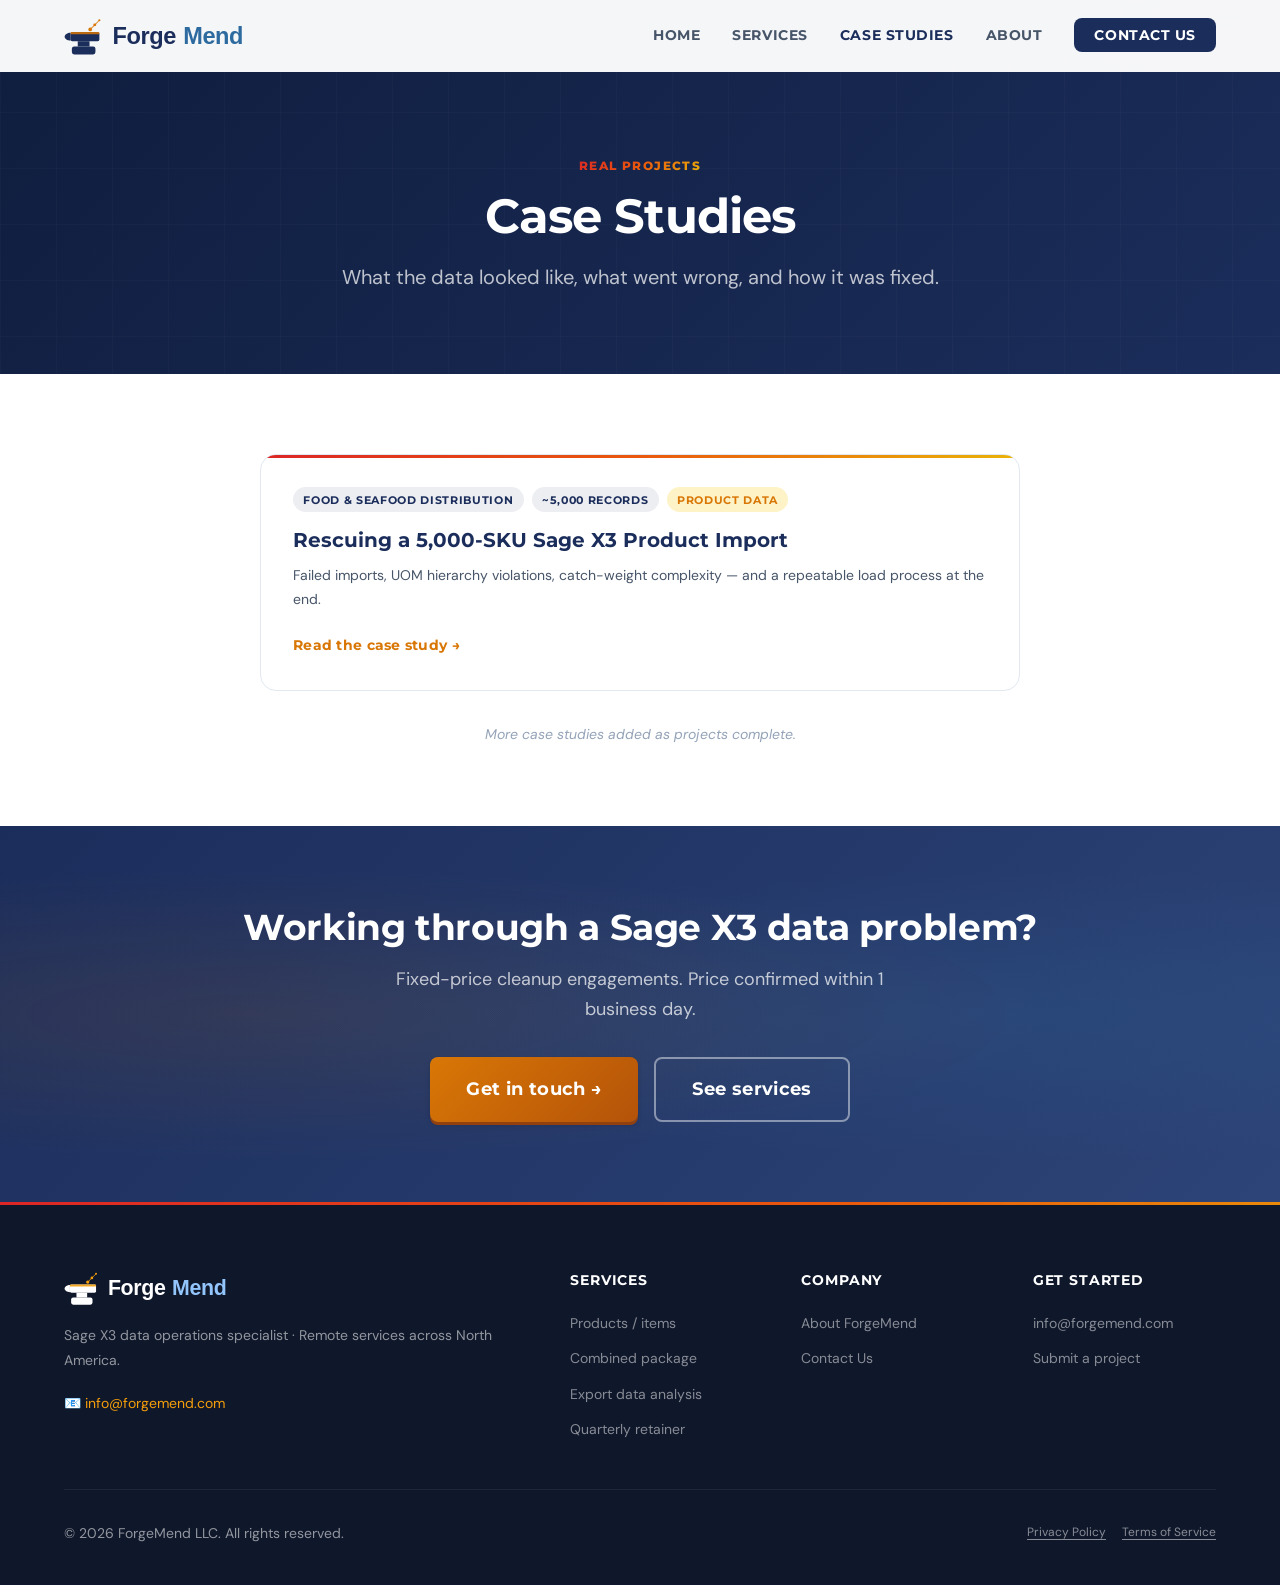
==== commit 9f60e2be: "feat: checklist funnel, services FAQ, footer legal links, privacy fixes - Add checklist.html lead ma" ====
--- a/website/case-studies/index.html
+++ b/website/case-studies/index.html
@@ -14,11 +14,15 @@
   <meta property="og:url"         content="https://forgemend.com/case-studies/" />
   <meta property="og:title"       content="Case Studies — Sage X3 Data Projects | ForgeMend" />
   <meta property="og:description" content="Real Sage X3 data projects. What the source data looked like, what went wrong, and how it was fixed." />
+  <meta property="og:image"       content="https://forgemend.com/assets/og-image.png" />
 
   <!-- Favicon -->
   <link rel="icon" type="image/svg+xml" href="../assets/logo/forgemend_icon_v2.svg" />
 
   <!-- Styles -->
+  <link rel="preconnect" href="https://fonts.googleapis.com" />
+  <link rel="preconnect" href="https://fonts.gstatic.com" crossorigin />
+  <link rel="stylesheet" href="https://fonts.googleapis.com/css2?family=DM+Sans:ital,opsz,wght@0,9..40,300;0,9..40,400;0,9..40,500;0,9..40,600;0,9..40,700;1,9..40,400&family=DM+Mono:wght@400;500&family=Montserrat:wght@600;700;800;900&display=swap" />
   <link rel="stylesheet" href="../css/main.css" />
 </head>
 <body>
@@ -30,7 +34,7 @@
     <nav class="nav" role="navigation" aria-label="Main navigation">
       <div class="nav-inner">
         <a href="../index.html" class="nav-logo" aria-label="ForgeMend home">
-          <img src="../assets/logo/forgemend_logo_v2_dark.svg" alt="ForgeMend" class="nav-logo-img" />
+          <img src="../assets/logo/forgemend_logo_v2_dark.svg" alt="ForgeMend" class="nav-logo-img" width="160" height="42" />
         </a>
 
         <ul class="nav-links" role="list">
@@ -89,7 +93,7 @@
             <span class="cs-card-link">Read the case study &rarr;</span>
           </a>
 
-          <p class="cs-more-note">More case studies coming.</p>
+          <p class="cs-more-note">More case studies added as projects complete.</p>
 
         </div>
       </div>
@@ -121,7 +125,7 @@
       <div class="footer-grid">
         <div class="footer-brand">
           <a href="../index.html" class="footer-logo" aria-label="ForgeMend home">
-            <img src="../assets/logo/forgemend_logo_v2_white.svg" alt="ForgeMend" class="footer-logo-img" />
+            <img src="../assets/logo/forgemend_logo_v2_white.svg" alt="ForgeMend" class="footer-logo-img" width="160" height="38" />
           </a>
           <p class="footer-tagline">Sage X3 data operations specialist · Remote services across North America.</p>
           <div class="footer-contact-links">
@@ -161,8 +165,8 @@
       <div class="footer-bottom">
         <span>&copy; 2026 ForgeMend LLC. All rights reserved.</span>
         <div class="footer-legal">
-          <a href="../privacy.html">Privacy Policy</a>
-          <a href="../terms.html">Terms of Service</a>
+          <a href="/privacy.html">Privacy Policy</a>
+          <a href="/terms.html">Terms of Service</a>
         </div>
       </div>
     </div>
--- a/website/css/main.css
+++ b/website/css/main.css
@@ -4,8 +4,6 @@
    Brand: Navy #1B2D5B | Steel Blue #2D6A9F | Amber #D97706
    Fonts: Montserrat (headings) | Inter (body)
    ============================================================ */
-
-@import url('https://fonts.googleapis.com/css2?family=DM+Sans:ital,opsz,wght@0,9..40,300;0,9..40,400;0,9..40,500;0,9..40,600;0,9..40,700;1,9..40,400&family=DM+Mono:wght@400;500&family=Montserrat:wght@600;700;800;900&display=swap');
 
 /* ──────────────────────────────────────────────────────────
    1. DESIGN TOKENS
@@ -94,7 +92,6 @@
 *, *::before, *::after { box-sizing: border-box; margin: 0; padding: 0; }
 
 html {
-  scroll-behavior: smooth;
   -webkit-text-size-adjust: 100%;
 }
 
@@ -428,6 +425,7 @@
   align-items: center;
   padding-top: var(--nav-h);
   background: linear-gradient(135deg, var(--c-navy-dark) 0%, var(--c-navy) 55%, #274080 100%);
+  background-image: url("data:image/svg+xml,%3Csvg xmlns='http://www.w3.org/2000/svg' width='28' height='28'%3E%3Ccircle cx='1' cy='1' r='1' fill='rgba(255,255,255,0.055)'/%3E%3C/svg%3E"), linear-gradient(135deg, var(--c-navy-dark) 0%, var(--c-navy) 55%, #274080 100%);
   overflow: hidden;
 }
 
@@ -552,25 +550,25 @@
 
 .term-card {
   background: rgba(255,255,255,.055);
-  border: 1px solid rgba(217,119,6,.2);
+  border: 1px solid rgba(255,255,255,0.12);
+  border-left: 3px solid var(--c-amber);
   border-radius: var(--r-xl);
   overflow: hidden;
-  backdrop-filter: blur(4px);
-  box-shadow: 0 0 0 1px rgba(217,119,6,.05),
-              0 20px 40px rgba(0,0,0,.3);
+  backdrop-filter: blur(0px);
+  box-shadow: var(--sh-lg), 0 0 32px rgba(217,119,6,0.08);
 }
 
 .term-card-header {
-  background: rgba(217,119,6,.08);
-  border-bottom: 1px solid rgba(217,119,6,.15);
-  padding: .6rem var(--s-5);
+  background: rgba(0,0,0,0.25);
+  border-bottom: 1px solid rgba(255,255,255,0.08);
+  padding: var(--s-3) var(--s-4);
   display: flex;
   align-items: center;
   gap: var(--s-2);
   font-family: var(--font-heading);
   font-size: var(--text-xs);
   font-weight: 700;
-  letter-spacing: .1em;
+  letter-spacing: 0.05em;
   text-transform: uppercase;
   color: rgba(255,255,255,.5);
 }
@@ -699,6 +697,7 @@
 .svc-card--featured {
   background: linear-gradient(140deg, var(--c-navy) 0%, var(--c-navy-light) 100%);
   border-color: transparent;
+  border-top: 3px solid var(--c-amber);
 }
 
 .svc-card--featured .svc-icon {
@@ -1363,9 +1362,23 @@
   font-size: var(--text-sm);
 }
 
-.footer-legal { display: flex; gap: var(--s-6); }
-.footer-legal a { font-size: var(--text-xs); color: rgba(255,255,255,.35); }
-.footer-legal a:hover { color: rgba(255,255,255,.65); }
+.footer-legal {
+  display: flex;
+  gap: var(--s-4);
+  align-items: center;
+}
+
+.footer-legal a {
+  font-size: var(--text-xs);
+  color: rgba(255,255,255,0.5);
+  text-decoration: underline;
+  text-underline-offset: 3px;
+  transition: color var(--t-fast);
+}
+
+.footer-legal a:hover {
+  color: rgba(255,255,255,0.85);
+}
 
 /* ──────────────────────────────────────────────────────────
    18. SCROLL ANIMATIONS
@@ -1664,6 +1677,7 @@
   .grid-3, .grid-4 { grid-template-columns: 1fr; }
   .form-row    { grid-template-columns: 1fr; }
   .contact-layout { grid-template-columns: 1fr; }
+  .contact-form-wrap { order: -1; }
 
   .fnb-grid { grid-template-columns: 1fr; }
 
@@ -1686,3 +1700,277 @@
   .cs-pull-quote { padding: var(--s-5) var(--s-5); }
   .cs-pull-quote blockquote { font-size: var(--text-lg); }
 }
+
+/* ──────────────────────────────────────────────────────────
+   21. CTA BAND TEXT LINK (secondary action)
+   ────────────────────────────────────────────────────────── */
+
+.cta-band-text-link {
+  color: rgba(255,255,255,0.70);
+  font-size: var(--text-base);
+  text-decoration: underline;
+  text-underline-offset: 3px;
+  transition: color var(--t-fast);
+}
+.cta-band-text-link:hover { color: var(--c-white); }
+
+/* ──────────────────────────────────────────────────────────
+   22. ABOUT PAGE — EXPERIENCE STATS & FOUNDER'S NOTE
+   ────────────────────────────────────────────────────────── */
+
+.about-stats-row {
+  display: flex;
+  gap: var(--s-8);
+  flex-wrap: wrap;
+  margin-bottom: var(--s-8);
+  padding-bottom: var(--s-8);
+  border-bottom: 1px solid var(--c-gray-200);
+}
+.about-stat-value {
+  font-family: var(--font-heading);
+  font-size: var(--text-4xl);
+  font-weight: 800;
+  color: var(--c-navy);
+  line-height: 1;
+  background: var(--c-forge-gradient);
+  -webkit-background-clip: text;
+  -webkit-text-fill-color: transparent;
+  background-clip: text;
+}
+.about-stat-label {
+  font-size: var(--text-sm);
+  color: var(--c-gray-600);
+  margin-top: var(--s-1);
+}
+
+.founder-note {
+  position: relative;
+  background: var(--c-navy);
+  border-radius: var(--r-xl);
+  padding: var(--s-8) var(--s-8) var(--s-6);
+  margin-block: var(--s-10);
+  opacity: 0;
+  transform: translateY(16px);
+  transition: opacity 0.5s ease, transform 0.5s ease;
+}
+.founder-note.visible {
+  opacity: 1;
+  transform: translateY(0);
+}
+.founder-note-mark {
+  font-family: var(--font-heading);
+  font-size: 5rem;
+  line-height: 1;
+  color: var(--c-amber);
+  opacity: 0.4;
+  position: absolute;
+  top: var(--s-3);
+  left: var(--s-6);
+  user-select: none;
+}
+.founder-note p {
+  position: relative;
+  color: rgba(255,255,255,0.85);
+  font-size: var(--text-lg);
+  line-height: 1.8;
+  margin-bottom: var(--s-4);
+  padding-top: var(--s-4);
+}
+.founder-note-attribution {
+  font-size: var(--text-sm);
+  color: var(--c-amber-light);
+  font-weight: 600;
+}
+
+/* ── FAQ Section ──────────────────────────────────── */
+.faq-list {
+  max-width: 780px;
+  margin-inline: auto;
+  margin-bottom: var(--s-10);
+}
+
+.faq-item {
+  border: 1px solid var(--c-gray-200);
+  border-radius: var(--r-xl);
+  margin-bottom: var(--s-3);
+  overflow: hidden;
+  transition: border-color var(--t-base), box-shadow var(--t-base);
+}
+
+.faq-item:has(.faq-q[aria-expanded="true"]) {
+  border-color: var(--c-amber);
+  border-left: 3px solid var(--c-amber);
+  box-shadow: var(--sh-sm);
+}
+
+.faq-q {
+  width: 100%;
+  display: flex;
+  align-items: center;
+  justify-content: space-between;
+  gap: var(--s-4);
+  padding: var(--s-5) var(--s-6);
+  background: var(--c-white);
+  border: none;
+  cursor: pointer;
+  text-align: left;
+  font-family: var(--font-body);
+  font-size: var(--text-base);
+  font-weight: 500;
+  color: var(--c-gray-800);
+  transition: background var(--t-fast), color var(--t-fast);
+}
+
+.faq-q:hover {
+  background: var(--c-gray-50);
+}
+
+.faq-q[aria-expanded="true"] {
+  color: var(--c-navy);
+  background: var(--c-white);
+  border-bottom: 1px solid var(--c-gray-200);
+}
+
+.faq-chevron {
+  flex-shrink: 0;
+  width: 24px;
+  height: 24px;
+  border-radius: 50%;
+  border: 1px solid var(--c-gray-200);
+  display: flex;
+  align-items: center;
+  justify-content: center;
+  transition: transform var(--t-base), background var(--t-base),
+              border-color var(--t-base);
+}
+
+.faq-chevron::after {
+  content: '';
+  display: block;
+  width: 7px;
+  height: 7px;
+  border-right: 1.5px solid var(--c-gray-600);
+  border-bottom: 1.5px solid var(--c-gray-600);
+  transform: rotate(45deg);
+  margin-top: -3px;
+  transition: border-color var(--t-fast);
+}
+
+.faq-q[aria-expanded="true"] .faq-chevron {
+  transform: rotate(180deg);
+  background: var(--c-amber-pale);
+  border-color: var(--c-amber);
+}
+
+.faq-q[aria-expanded="true"] .faq-chevron::after {
+  border-color: var(--c-amber);
+  margin-top: 3px;
+}
+
+.faq-a {
+  padding: var(--s-5) var(--s-6) var(--s-6);
+  background: var(--c-white);
+}
+
+.faq-a[hidden] {
+  display: none;
+}
+
+.faq-a p {
+  font-size: var(--text-base);
+  color: var(--c-gray-600);
+  line-height: 1.8;
+  margin-bottom: var(--s-4);
+}
+
+.faq-a p:last-child {
+  margin-bottom: 0;
+}
+
+.faq-a strong {
+  color: var(--c-gray-800);
+  font-weight: 600;
+}
+
+.faq-timeline-grid {
+  display: grid;
+  grid-template-columns: repeat(auto-fit, minmax(160px, 1fr));
+  gap: var(--s-3);
+  margin-bottom: var(--s-5);
+}
+
+.faq-timeline-item {
+  display: flex;
+  flex-direction: column;
+  gap: var(--s-1);
+  padding: var(--s-4);
+  background: var(--c-gray-50);
+  border-radius: var(--r-lg);
+  border: 1px solid var(--c-gray-200);
+}
+
+.faq-timeline-label {
+  font-size: var(--text-xs);
+  color: var(--c-gray-500);
+  text-transform: uppercase;
+  letter-spacing: 0.05em;
+  font-weight: 500;
+}
+
+.faq-timeline-value {
+  font-size: var(--text-base);
+  font-weight: 600;
+  color: var(--c-navy);
+}
+
+.faq-footer {
+  max-width: 780px;
+  margin-inline: auto;
+  margin-top: var(--s-8);
+  padding: var(--s-5) var(--s-6);
+  background: var(--c-gray-50);
+  border: 1px solid var(--c-gray-200);
+  border-radius: var(--r-xl);
+  display: flex;
+  align-items: center;
+  justify-content: center;
+  flex-wrap: wrap;
+  gap: 6px var(--s-3);
+  font-size: var(--text-sm);
+  color: var(--c-gray-500);
+  line-height: 1.5;
+}
+
+.faq-footer-question {
+  color: var(--c-gray-700);
+  font-weight: 500;
+}
+
+.faq-email-link {
+  color: var(--c-navy);
+  font-weight: 500;
+  text-decoration: underline;
+  text-underline-offset: 3px;
+}
+
+.faq-email-link:hover {
+  color: var(--c-amber);
+}
+
+.faq-footer-sep {
+  color: var(--c-gray-300);
+  user-select: none;
+}
+
+@media (max-width: 640px) {
+  .faq-q {
+    padding: var(--s-4);
+    font-size: var(--text-sm);
+  }
+  .faq-a {
+    padding: var(--s-4) var(--s-4) var(--s-5);
+  }
+  .faq-timeline-grid {
+    grid-template-columns: 1fr 1fr;
+  }
+}
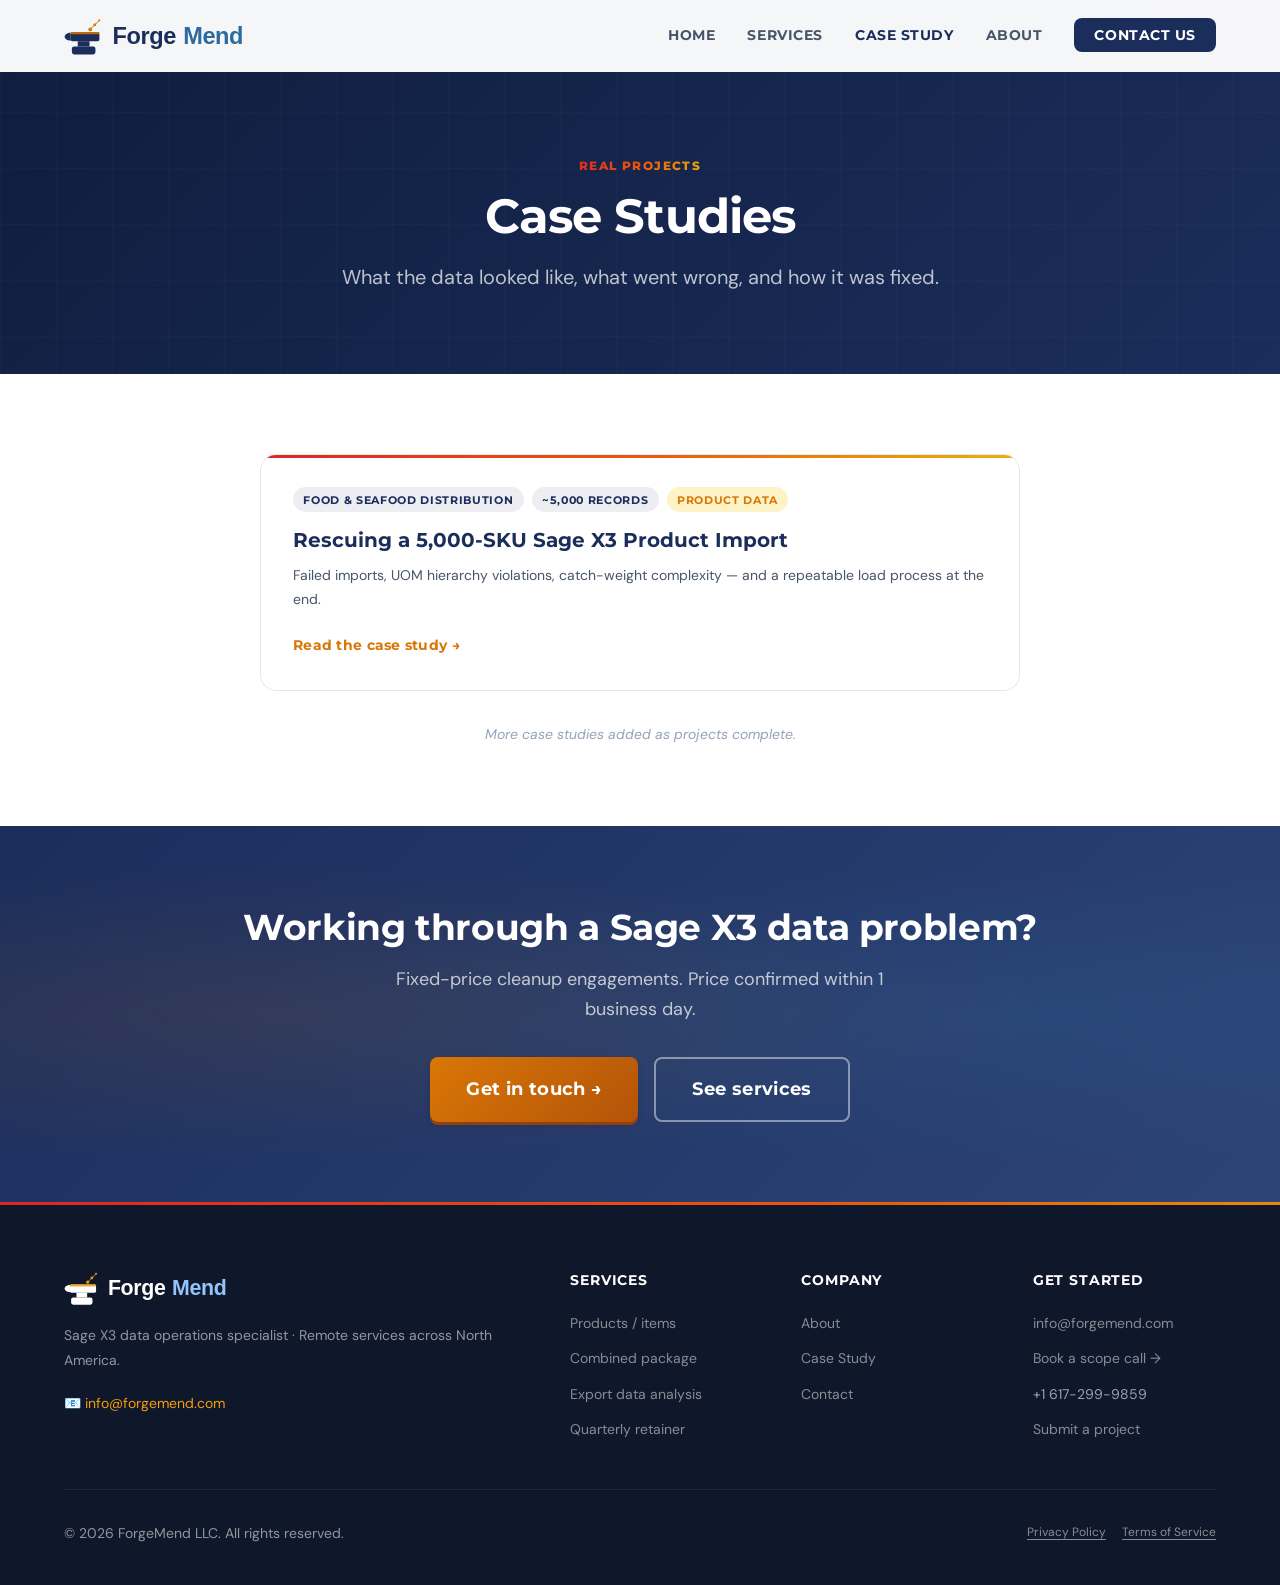
==== commit 0f8c1aaf: "feat: nav/footer standardization, SVG icons, OG tags, contact cards, Calendly CTAs - Rename "Case St" ====
--- a/website/case-studies/index.html
+++ b/website/case-studies/index.html
@@ -1,4 +1,4 @@
-<!DOCTYPE html>
+﻿<!DOCTYPE html>
 <html lang="en">
 <head>
   <meta charset="UTF-8" />
@@ -12,8 +12,12 @@
   <!-- Open Graph -->
   <meta property="og:type"        content="website" />
   <meta property="og:url"         content="https://forgemend.com/case-studies/" />
-  <meta property="og:title"       content="Case Studies — Sage X3 Data Projects | ForgeMend" />
+  <meta property="og:title"       content="Case Study — Sage X3 Data Projects | ForgeMend" />
   <meta property="og:description" content="Real Sage X3 data projects. What the source data looked like, what went wrong, and how it was fixed." />
+  <meta name="twitter:card"        content="summary_large_image" />
+  <meta name="twitter:title"       content="Case Study — Sage X3 Data Projects | ForgeMend" />
+  <meta name="twitter:description" content="Real Sage X3 data projects. What the source data looked like, what went wrong, and how it was fixed." />
+  <meta name="twitter:image"       content="https://forgemend.com/assets/og-image.png" />
   <meta property="og:image"       content="https://forgemend.com/assets/og-image.png" />
 
   <!-- Favicon -->
@@ -40,7 +44,7 @@
         <ul class="nav-links" role="list">
           <li><a href="../index.html"    class="nav-link">Home</a></li>
           <li><a href="../services.html" class="nav-link">Services</a></li>
-          <li><a href="./"               class="nav-link active">Case Studies</a></li>
+          <li><a href="./"               class="nav-link active">Case Study</a></li>
           <li><a href="../about.html"    class="nav-link">About</a></li>
           <li><a href="../contact.html"  class="nav-cta">Contact Us</a></li>
         </ul>
@@ -54,7 +58,7 @@
     <nav class="nav-mobile" id="mobile-nav" role="navigation" aria-label="Mobile navigation">
       <a href="../index.html"    class="nav-link">Home</a>
       <a href="../services.html" class="nav-link">Services</a>
-      <a href="./"               class="nav-link">Case Studies</a>
+      <a href="./"               class="nav-link">Case Study</a>
       <a href="../about.html"    class="nav-link">About</a>
       <a href="../contact.html"  class="nav-cta btn">Contact Us</a>
     </nav>
@@ -148,8 +152,9 @@
         <div>
           <div class="footer-col-title">Company</div>
           <div class="footer-col-links">
-            <a href="../about.html">About ForgeMend</a>
-            <a href="../contact.html">Contact Us</a>
+            <a href="../about.html">About</a>
+            <a href="./">Case Study</a>
+            <a href="../contact.html">Contact</a>
           </div>
         </div>
 
@@ -157,6 +162,8 @@
           <div class="footer-col-title">Get Started</div>
           <div class="footer-col-links">
             <a href="mailto:info@forgemend.com">info@forgemend.com</a>
+            <a href="https://calendly.com/forgemend-info/15min" target="_blank" rel="noopener noreferrer">Book a scope call &rarr;</a>
+            <a href="tel:+16172999859" style="color:var(--c-gray-400); font-size:var(--text-sm);">+1 617-299-9859</a>
             <a href="../contact.html">Submit a project</a>
           </div>
         </div>
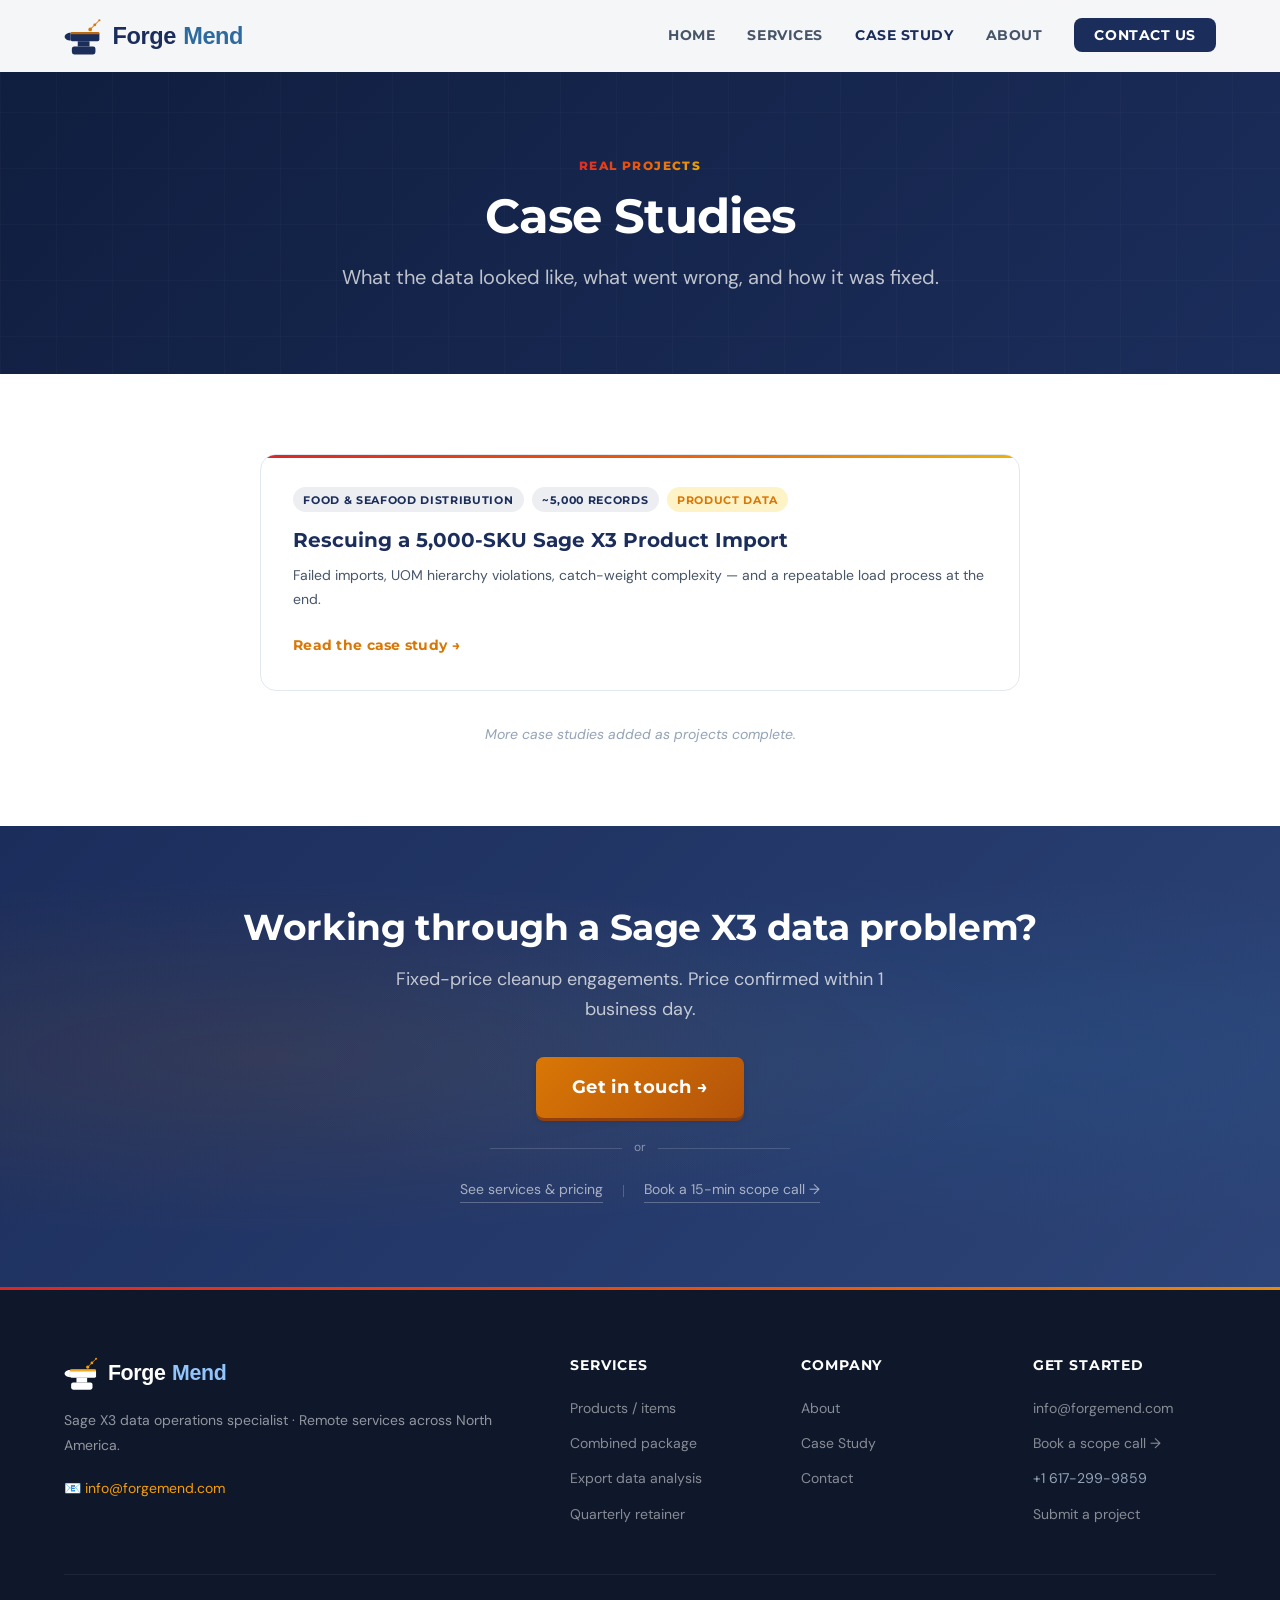
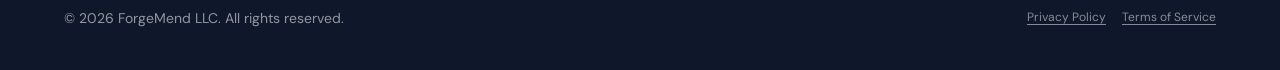
==== commit 39311431: "feat: CTA block redesign — divider + dual secondary links Replace flat button+text-link layout with " ====
--- a/website/case-studies/index.html
+++ b/website/case-studies/index.html
@@ -111,9 +111,18 @@
         <div class="cta-band-inner">
           <h2 id="cs-list-cta-heading">Working through a Sage X3 data problem?</h2>
           <p>Fixed-price cleanup engagements. Price confirmed within 1 business day.</p>
-          <div class="cta-band-actions">
+          <div class="cta-actions">
             <a href="../contact.html" class="btn btn-primary btn-lg">Get in touch &rarr;</a>
-            <a href="../services.html" class="btn btn-secondary btn-lg">See services</a>
+            <div class="cta-divider">
+              <span class="cta-divider-line"></span>
+              <span class="cta-divider-text">or</span>
+              <span class="cta-divider-line"></span>
+            </div>
+            <div class="cta-secondary-links">
+              <a href="../services.html" class="cta-link">See services &amp; pricing</a>
+              <span class="cta-link-separator"></span>
+              <a href="https://calendly.com/forgemend-info/15min" class="cta-link" target="_blank" rel="noopener noreferrer">Book a 15-min scope call &rarr;</a>
+            </div>
           </div>
         </div>
       </div>
--- a/website/css/main.css
+++ b/website/css/main.css
@@ -1715,6 +1715,68 @@
 .cta-band-text-link:hover { color: var(--c-white); }
 
 /* ──────────────────────────────────────────────────────────
+   21b. CTA ACTIONS — divider + secondary links block
+   ────────────────────────────────────────────────────────── */
+
+.cta-actions {
+  display: flex;
+  flex-direction: column;
+  align-items: center;
+  gap: 0;
+}
+
+.cta-divider {
+  display: flex;
+  align-items: center;
+  gap: 12px;
+  margin: 1.25rem auto;
+  width: 100%;
+  max-width: 300px;
+}
+
+.cta-divider-line {
+  flex: 1;
+  height: 1px;
+  background: rgba(255,255,255,0.15);
+}
+
+.cta-divider-text {
+  font-size: 12px;
+  color: rgba(255,255,255,0.45);
+  white-space: nowrap;
+}
+
+.cta-secondary-links {
+  display: flex;
+  align-items: center;
+  justify-content: center;
+  gap: 20px;
+  flex-wrap: wrap;
+  margin-bottom: 0.25rem;
+}
+
+.cta-link {
+  font-size: var(--text-sm);
+  color: rgba(255,255,255,0.6);
+  text-decoration: none;
+  border-bottom: 1px solid rgba(255,255,255,0.25);
+  padding-bottom: 1px;
+  transition: color var(--t-fast), border-color var(--t-fast);
+}
+.cta-link:hover {
+  color: rgba(255,255,255,0.95);
+  border-color: rgba(255,255,255,0.55);
+}
+
+.cta-link-separator {
+  display: inline-block;
+  width: 1px;
+  height: 12px;
+  background: rgba(255,255,255,0.2);
+  flex-shrink: 0;
+}
+
+/* ──────────────────────────────────────────────────────────
    22. ABOUT PAGE — EXPERIENCE STATS & FOUNDER'S NOTE
    ────────────────────────────────────────────────────────── */
 
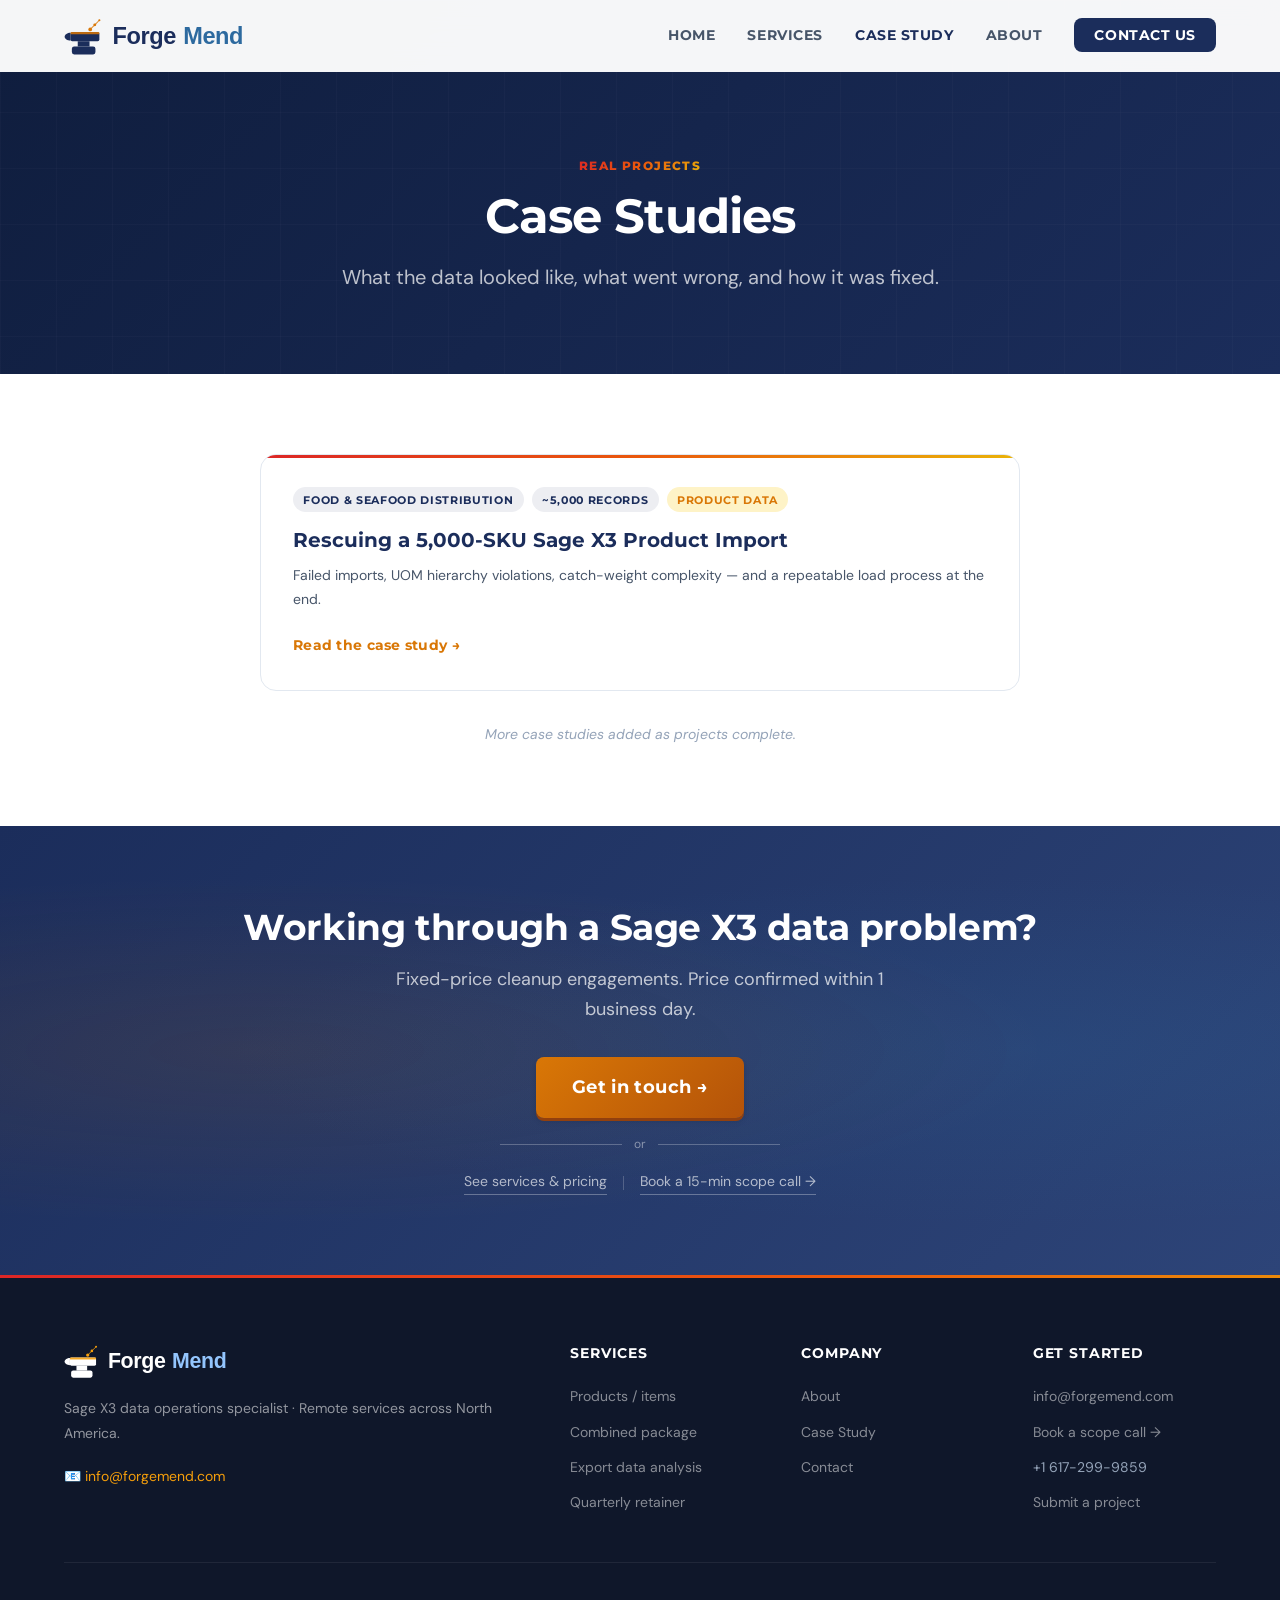
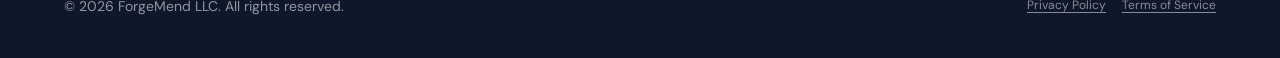
==== commit 6af98e81: "feat: add GA4 tracking + fix CTA secondary link visibility GA4 (G-L8FBBSLNZ6) added to all 11 HTML f" ====
--- a/website/case-studies/index.html
+++ b/website/case-studies/index.html
@@ -28,6 +28,16 @@
   <link rel="preconnect" href="https://fonts.gstatic.com" crossorigin />
   <link rel="stylesheet" href="https://fonts.googleapis.com/css2?family=DM+Sans:ital,opsz,wght@0,9..40,300;0,9..40,400;0,9..40,500;0,9..40,600;0,9..40,700;1,9..40,400&family=DM+Mono:wght@400;500&family=Montserrat:wght@600;700;800;900&display=swap" />
   <link rel="stylesheet" href="../css/main.css" />
+
+  <!-- Google tag (gtag.js) -->
+  <script async src="https://www.googletagmanager.com/gtag/js?id=G-L8FBBSLNZ6"></script>
+  <script>
+    window.dataLayer = window.dataLayer || [];
+    function gtag(){dataLayer.push(arguments);}
+    gtag('js', new Date());
+
+    gtag('config', 'G-L8FBBSLNZ6');
+  </script>
 </head>
 <body>
 
@@ -113,15 +123,15 @@
           <p>Fixed-price cleanup engagements. Price confirmed within 1 business day.</p>
           <div class="cta-actions">
             <a href="../contact.html" class="btn btn-primary btn-lg">Get in touch &rarr;</a>
-            <div class="cta-divider">
-              <span class="cta-divider-line"></span>
-              <span class="cta-divider-text">or</span>
-              <span class="cta-divider-line"></span>
+            <div class="cta-or-divider">
+              <span class="cta-or-line"></span>
+              <span class="cta-or-text">or</span>
+              <span class="cta-or-line"></span>
             </div>
             <div class="cta-secondary-links">
-              <a href="../services.html" class="cta-link">See services &amp; pricing</a>
-              <span class="cta-link-separator"></span>
-              <a href="https://calendly.com/forgemend-info/15min" class="cta-link" target="_blank" rel="noopener noreferrer">Book a 15-min scope call &rarr;</a>
+              <a href="../services.html" class="cta-text-link">See services &amp; pricing</a>
+              <span class="cta-pipe"></span>
+              <a href="https://calendly.com/forgemend-info/15min" class="cta-text-link" target="_blank" rel="noopener noreferrer">Book a 15-min scope call &rarr;</a>
             </div>
           </div>
         </div>
--- a/website/css/main.css
+++ b/website/css/main.css
@@ -1723,57 +1723,74 @@
   flex-direction: column;
   align-items: center;
   gap: 0;
-}
-
-.cta-divider {
+  width: 100%;
+}
+
+/* "or" divider */
+.cta-or-divider {
   display: flex;
   align-items: center;
   gap: 12px;
-  margin: 1.25rem auto;
   width: 100%;
-  max-width: 300px;
-}
-
-.cta-divider-line {
+  max-width: 280px;
+  margin: 1.25rem 0;
+}
+
+.cta-or-line {
   flex: 1;
   height: 1px;
-  background: rgba(255,255,255,0.15);
-}
-
-.cta-divider-text {
+  background-color: rgba(255, 255, 255, 0.25);
+  display: block;
+}
+
+.cta-or-text {
   font-size: 12px;
-  color: rgba(255,255,255,0.45);
+  font-weight: 400;
+  color: rgba(255, 255, 255, 0.45);
   white-space: nowrap;
-}
-
+  line-height: 1;
+}
+
+/* secondary links row */
 .cta-secondary-links {
   display: flex;
   align-items: center;
   justify-content: center;
-  gap: 20px;
+  gap: 16px;
   flex-wrap: wrap;
-  margin-bottom: 0.25rem;
-}
-
-.cta-link {
-  font-size: var(--text-sm);
-  color: rgba(255,255,255,0.6);
-  text-decoration: none;
-  border-bottom: 1px solid rgba(255,255,255,0.25);
+}
+
+/* each text link */
+.cta-text-link {
+  font-size: 14px;
+  font-weight: 400;
+  color: rgba(255, 255, 255, 0.65) !important;
+  text-decoration: none !important;
+  border-bottom: 1px solid rgba(255, 255, 255, 0.30);
   padding-bottom: 1px;
-  transition: color var(--t-fast), border-color var(--t-fast);
-}
-.cta-link:hover {
-  color: rgba(255,255,255,0.95);
-  border-color: rgba(255,255,255,0.55);
-}
-
-.cta-link-separator {
+  transition: color 0.15s ease, border-color 0.15s ease;
+  background: none !important;
+}
+
+.cta-text-link:hover {
+  color: rgba(255, 255, 255, 0.95) !important;
+  border-bottom-color: rgba(255, 255, 255, 0.65) !important;
+  background: none !important;
+  text-decoration: none !important;
+}
+
+/* vertical pipe separator between the two links */
+.cta-pipe {
   display: inline-block;
   width: 1px;
-  height: 12px;
-  background: rgba(255,255,255,0.2);
+  height: 14px;
+  background-color: rgba(255, 255, 255, 0.20);
   flex-shrink: 0;
+}
+
+@media (max-width: 480px) {
+  .cta-pipe { display: none; }
+  .cta-secondary-links { flex-direction: column; gap: 10px; }
 }
 
 /* ──────────────────────────────────────────────────────────
